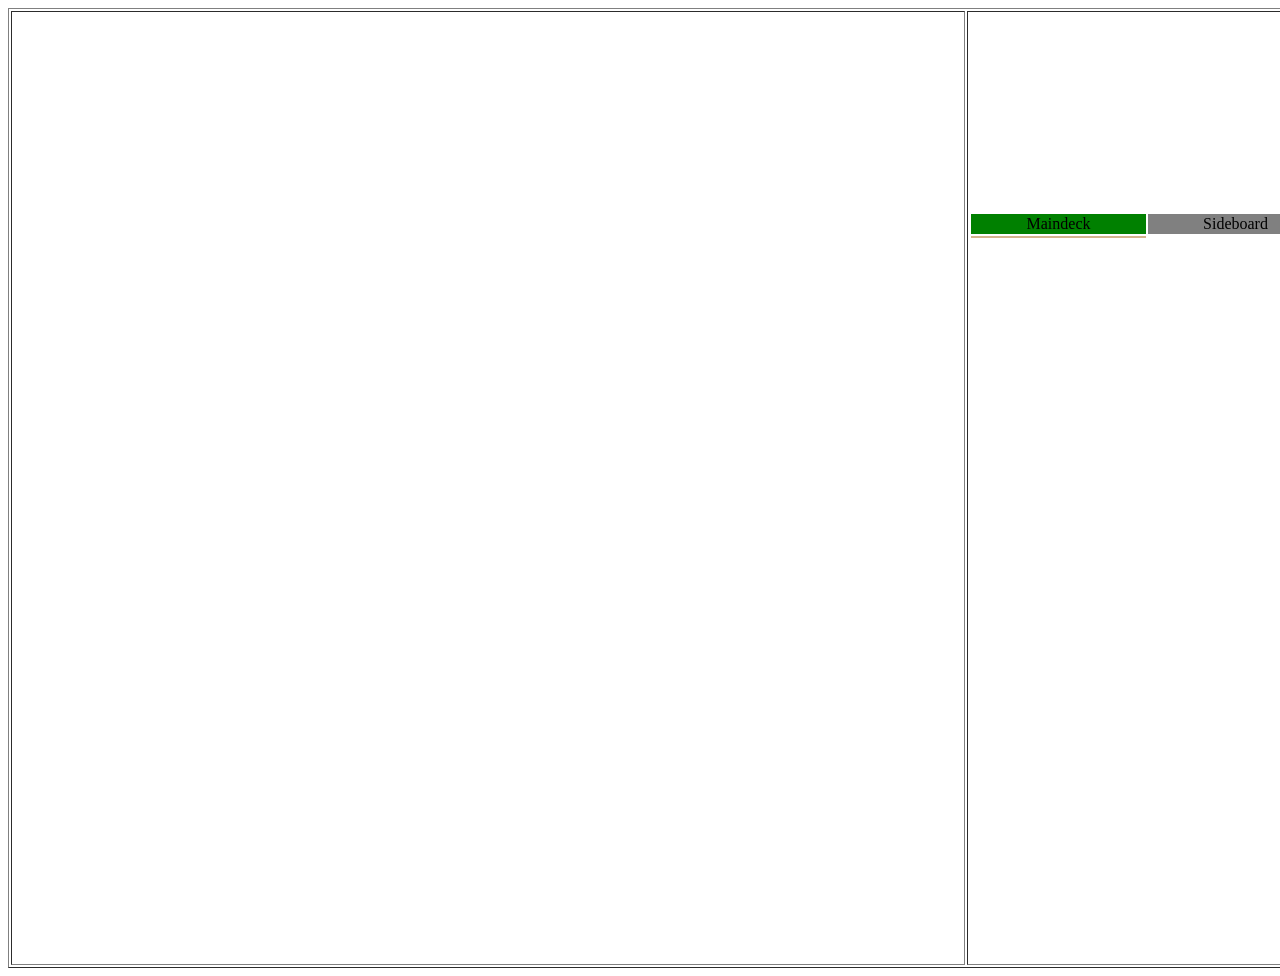
==== demo.html @ 6530d701 "Uploading Eternal demo main file" ====
<html>
	<head>
	</head>
	<body>
		<table id="table" align="center" border="1">
			<tr>
				<td id="deck">
					<div id="booster" style="height:950px; width:950px"></div>
				</td>
				<td id="pool" rowspan="3">
					<table>
						<tr>
							<td colspan="2"><div id="chart" style="width:350px; height:175px;"></div></td>
						</tr>
						<tr>
							<td width="150" align="center" bgcolor="green" onclick="mainDeck(mainDeckOutput)">Maindeck</td>
							<td width="150" align="center" bgcolor="grey" onclick="sideBoard()">Sideboard</td>
						</tr>
						<tr>
							<td id="cardsInDeck" width="150" align="center" bgcolor="tan"></td>
							<td id="pickNumber" width="150" align="center" bgcolor="white"></td>
						</tr>
						<tr>
							<td colspan="2" width="240">
								<div id="poolList" style="overflow:auto; height:700px; width:350px">
								</div>
							</td>
						</tr>
					</table>
				</td>
			</tr>
		</table>
	</body>
</html>

<script type="text/javascript" src="/limgen/eternal/Flotr2-master/flotr2.min.js"></script>
<script type="text/javascript">

	var storageArr = [
		["336, 77, 220, 157, 358, 194, 124, 147, 127, 213, 377, 34 / 45, 12, 242, 68, 202, 209, 189, 123, 235, 324, 183 / 150, 269, 279, 235, 23, 169, 262, 202, 110, 123 / 212, 244, 209, 401, 138, 127, 304, 340, 135 / 5, 217, 360, 323, 123, 21, 340, 34 / 82, 205, 155, 78, 101, 213, 7 / 304, 79, 71, 235, 186, 257 / 132, 47, 11, 173, 250 / 5, 190, 187, 159 / 24, 294, 250 / 143, 217 / 138 * 48, 95, 181, 220, 358, 80, 37, 68, 360, 264, 30, 213 / 291, 398, 359, 202, 96, 190, 273, 248, 75, 258, 167 / 387, 395, 160, 30, 131, 213, 358, 34, 147, 70 / 109, 93, 251, 69, 13, 87, 138, 199, 42 / 65, 147, 245, 87, 7, 66, 130, 37 / 325, 187, 358, 202, 117, 80, 21 / 157, 286, 163, 69, 217, 235 / 73, 199, 42, 235, 159 / 368, 89, 322, 68 / 68, 30, 130 / 44, 138 / 276 * 355, 160, 272, 157, 207, 259, 103, 324, 261, 163, 194, 14 / 102, 337, 246, 348, 135, 200, 202, 127, 259, 377, 401 / 203, 25, 39, 268, 42, 74, 264, 213, 192, 9 / 133, 45, 269, 368, 127, 256, 200, 235, 187 / 24, 343, 68, 42, 130, 13, 187, 147 / 366, 207, 124, 75, 193, 132, 80 / 157, 173, 143, 66, 138, 78 / 12, 235, 117, 37, 132 / 150, 199, 123, 250 / 129, 143, 401 / 345, 68 / 190 * 115, 326, 39, 290, 70, 79, 322, 207, 173, 126, 213, 132 / 210, 191, 246, 207, 79, 193, 87, 294, 221, 13, 213 / 188, 269, 174, 65, 138, 66, 131, 147, 79, 358 / 215, 206, 314, 47, 66, 264, 322, 345, 14 / 326, 45, 128, 147, 74, 187, 70, 30 / 371, 276, 7, 193, 44, 14, 73 / 177, 130, 199, 78, 159, 66 / 323, 21, 69, 127, 322 / 286, 55, 47, 138 / 148, 143, 117 / 130, 221 / 42"],
		["383, 148, 20, 232, 189, 124, 132, 192, 80, 42, 31, 401 / 45, 107, 122, 7, 14, 235, 66, 324, 163, 273, 249 / 381, 206, 255, 130, 19, 202, 259, 96, 127, 213 / 288, 216, 157, 244, 80, 137, 314, 186, 159 / 72, 195, 87, 261, 30, 44, 138, 132 / 94, 159, 74, 256, 211, 193, 21 / 290, 163, 96, 6, 127, 30 / 4, 344, 7, 187, 257 / 68, 167, 173, 34 / 72, 148, 7 / 148, 71 / 187 * 303, 399, 332, 12, 34, 68, 14, 277, 69, 258, 187, 193 / 212, 286, 290, 344, 124, 211, 314, 11, 123, 81, 75 / 331, 227, 214, 223, 248, 130, 187, 209, 235, 69 / 359, 263, 84, 23, 196, 117, 89, 273, 323 / 336, 1, 113, 205, 130, 138, 183, 208 / 47, 127, 208, 194, 394, 296, 322 / 67, 344, 199, 147, 159, 87 / 204, 72, 44, 193, 186 / 123, 47, 248, 21 / 165, 243, 199 / 16, 155 / 250 * 32, 269, 216, 107, 96, 259, 79, 69, 340, 31, 37, 74 / 282, 242, 396, 88, 173, 80, 73, 126, 132, 75, 273 / 4, 365, 198, 360, 314, 68, 110, 278, 294, 47 / 150, 369, 345, 27, 127, 9, 138, 256, 376 / 318, 67, 401, 138, 368, 11, 187, 163 / 195, 130, 74, 183, 345, 44, 117 / 276, 30, 186, 401, 21, 13 / 400, 187, 401, 340, 368 / 155, 148, 78, 6 / 74, 117, 394 / 185, 250 / 74 * 331, 157, 125, 119, 348, 314, 190, 262, 34, 183, 259, 360 / 239, 215, 33, 79, 81, 358, 9, 70, 11, 264, 273 / 336, 399, 246, 138, 190, 217, 34, 208, 264, 294 / 20, 70, 257, 87, 207, 6, 244, 66, 143 / 198, 125, 193, 314, 169, 137, 274, 368 / 248, 208, 130, 23, 348, 66, 186 / 48, 173, 183, 243, 245, 278 / 76, 185, 202, 207, 81 / 169, 159, 221, 199 / 186, 138, 159 / 34, 207 / 148"],
		["372, 198, 91, 160, 47, 376, 34, 196, 80, 31, 110, 124 / 336, 64, 39, 159, 6, 21, 296, 75, 368, 285, 70 / 76, 395, 68, 250, 213, 323, 274, 130, 127, 202 / 270, 103, 80, 7, 84, 323, 273, 27, 257 / 82, 296, 169, 70, 42, 211, 69, 250 / 246, 29, 304, 159, 7, 23, 323 / 146, 145, 127, 394, 249, 130 / 155, 260, 143, 340, 79 / 148, 185, 159, 296 / 148, 44, 147 / 4, 123 / 65 * 112, 40, 195, 105, 127, 96, 38, 323, 221, 14, 377, 304 / 180, 343, 231, 198, 135, 249, 296, 124, 190, 73, 304 / 100, 390, 90, 221, 323, 186, 245, 96, 44, 130 / 94, 273, 80, 217, 7, 294, 131, 244, 173 / 12, 344, 401, 294, 81, 169, 34, 7 / 77, 72, 70, 322, 394, 11, 235 / 76, 55, 130, 221, 186, 124 / 112, 64, 323, 190, 47 / 260, 155, 44, 138 / 129, 7, 21 / 71, 66 / 73 * 176, 311, 272, 227, 71, 131, 258, 124, 394, 296, 23, 13 / 335, 290, 88, 377, 42, 202, 47, 264, 192, 368, 44 / 306, 20, 343, 96, 79, 81, 13, 274, 324, 80 / 64, 93, 347, 23, 123, 137, 7, 124, 193 / 105, 251, 148, 401, 101, 31, 163, 187 / 33, 276, 138, 202, 169, 294, 117 / 77, 68, 78, 7, 245, 42 / 137, 27, 394, 167, 23 / 77, 394, 30, 323 / 157, 72, 11 / 146, 159 / 250 * 158, 185, 311, 162, 261, 71, 183, 15, 379, 273, 132, 377 / 18, 36, 219, 128, 117, 101, 9, 142, 103, 68, 256 / 212, 182, 318, 34, 169, 87, 217, 123, 74, 124 / 311, 148, 187, 207, 250, 348, 245, 68, 81 / 48, 155, 187, 13, 250, 79, 81, 243 / 64, 16, 259, 257, 131, 261, 323 / 217, 101, 261, 131, 34, 7 / 102, 269, 93, 75, 207 / 69, 159, 34, 401 / 143, 147, 394 / 74, 159 / 143"],
		["267, 145, 311, 3, 6, 208, 264, 81, 89, 244, 159, 379 / 85, 246, 64, 27, 42, 221, 169, 101, 143, 294, 34 / 220, 29, 34, 13, 143, 23, 368, 323, 19, 11 / 25, 246, 69, 235, 221, 9, 264, 186, 21 / 145, 326, 132, 294, 101, 167, 71, 135 / 331, 395, 128, 65, 73, 245, 147 / 4, 105, 77, 216, 221, 47 / 177, 65, 71, 66, 159 / 148, 87, 44, 79 / 66, 323, 142 / 66, 190 / 44 * 118, 325, 263, 111, 11, 202, 345, 127, 132, 394, 73, 190 / 371, 33, 395, 202, 264, 126, 324, 245, 147, 186, 117 / 371, 271, 325, 123, 9, 74, 401, 217, 221, 80 / 85, 213, 192, 74, 143, 345, 138, 401, 147 / 311, 174, 243, 199, 401, 248, 294, 34 / 334, 276, 23, 345, 186, 74, 249 / 307, 183, 173, 34, 96, 117 / 157, 276, 323, 394, 235 / 385, 190, 74, 14 / 87, 217, 131 / 138, 34 / 401 * 305, 272, 150, 113, 256, 81, 73, 183, 268, 89, 250, 27 / 260, 16, 148, 127, 6, 71, 143, 377, 70, 274, 183 / 48, 246, 140, 340, 258, 71, 262, 322, 126, 47 / 265, 276, 290, 308, 264, 259, 37, 187, 401 / 320, 133, 14, 11, 235, 250, 258, 138 / 128, 256, 47, 360, 135, 42, 27 / 158, 69, 124, 235, 248, 142 / 129, 163, 131, 394, 71 / 158, 16, 183, 248 / 195, 138, 132 / 305, 248 / 202 * 161, 191, 252, 369, 27, 81, 323, 135, 147, 19, 360, 103 / 281, 362, 172, 141, 345, 127, 87, 69, 135, 37, 248 / 161, 90, 208, 127, 322, 221, 73, 34, 78, 81 / 246, 162, 312, 138, 131, 167, 74, 244, 322 / 26, 387, 37, 73, 217, 13, 209, 221 / 195, 129, 44, 394, 127, 101, 42 / 29, 235, 147, 207, 187, 37 / 92, 208, 189, 70, 322 / 250, 159, 71, 132 / 37, 190, 173 / 42, 322 / 73"],
		["315, 92, 395, 397, 304, 196, 217, 183, 268, 245, 66, 187 / 290, 205, 369, 147, 200, 273, 30, 345, 167, 81, 11 / 212, 380, 395, 325, 401, 23, 189, 66, 261, 221 / 212, 16, 185, 304, 245, 127, 193, 167, 78 / 204, 19, 244, 131, 143, 159, 211, 258 / 198, 246, 30, 235, 71, 87, 278 / 165, 23, 124, 256, 186, 138 / 264, 169, 376, 304, 173 / 243, 117, 401, 340 / 159, 73, 186 / 37, 208 / 7 * 59, 246, 111, 266, 192, 173, 79, 208, 377, 314, 159, 273 / 97, 94, 77, 39, 34, 163, 304, 296, 127, 9, 193 / 286, 242, 55, 348, 324, 243, 323, 66, 183, 245 / 270, 347, 261, 27, 7, 47, 147, 127, 87 / 1, 148, 358, 27, 96, 314, 322, 117 / 260, 290, 123, 70, 73, 87, 304 / 212, 52, 167, 123, 358, 127 / 231, 79, 89, 196, 323 / 132, 304, 173, 42 / 90, 235, 66 / 361, 34 / 74 * 239, 251, 318, 332, 6, 324, 68, 314, 394, 103, 101, 379 / 289, 165, 399, 40, 37, 360, 70, 183, 38, 323, 249 / 8, 39, 283, 277, 138, 124, 323, 68, 192, 189 / 298, 400, 142, 37, 117, 138, 186, 278, 368 / 129, 128, 358, 101, 376, 187, 368, 80 / 251, 358, 101, 7, 137, 87, 360 / 188, 250, 190, 69, 294, 345 / 90, 92, 103, 235, 186 / 66, 123, 143, 87 / 246, 73, 30 / 235, 261 / 294 * 57, 28, 113, 332, 44, 11, 47, 159, 202, 207, 101, 167 / 331, 53, 311, 111, 23, 340, 264, 190, 173, 96, 296 / 92, 389, 71, 81, 394, 135, 117, 101, 84, 11 / 212, 260, 311, 401, 42, 84, 193, 256, 69 / 175, 397, 326, 79, 96, 324, 6, 314 / 65, 16, 277, 6, 285, 202, 14 / 277, 124, 143, 202, 183, 23 / 47, 81, 44, 296, 73 / 79, 89, 34, 74 / 117, 66, 42 / 395, 221 / 29"],
		["118, 88, 77, 242, 130, 96, 190, 23, 377, 199, 186, 200 / 254, 12, 3, 192, 258, 117, 173, 183, 273, 13, 196 / 336, 113, 67, 247, 38, 264, 31, 193, 258, 207 / 276, 182, 124, 37, 42, 202, 261, 278, 79 / 165, 246, 66, 183, 250, 103, 360, 87 / 398, 380, 131, 79, 261, 259, 209 / 298, 155, 250, 74, 7, 117 / 187, 70, 37, 345, 248 / 261, 131, 130, 189 / 44, 123, 250 / 186, 123 / 294 * 109, 95, 276, 113, 187, 38, 132, 190, 360, 124, 250, 30 / 64, 387, 253, 117, 143, 159, 103, 278, 14, 124, 183 / 210, 62, 296, 138, 19, 257, 245, 217, 264, 9 / 155, 67, 126, 377, 89, 183, 207, 71, 19 / 335, 89, 101, 358, 87, 183, 249, 324 / 295, 250, 69, 66, 101, 322, 324 / 290, 296, 71, 78, 34, 124 / 34, 190, 42, 256, 132 / 319, 13, 163, 296 / 217, 73, 127 / 143, 304 / 7 * 229, 3, 95, 263, 190, 127, 202, 9, 360, 15, 147, 294 / 158, 28, 94, 231, 209, 394, 186, 124, 173, 135, 190 / 371, 318, 208, 34, 190, 245, 37, 6, 360, 244 / 385, 65, 337, 142, 34, 73, 322, 163, 221 / 94, 65, 11, 23, 79, 138, 257, 264 / 152, 205, 23, 360, 78, 44, 213 / 305, 67, 70, 21, 69, 13 / 74, 11, 66, 47, 394 / 165, 359, 186, 30 / 245, 207, 66 / 286, 130 / 207 * 54, 17, 88, 369, 259, 30, 117, 368, 186, 169, 277, 103 / 197, 290, 206, 73, 47, 376, 248, 143, 130, 132, 117 / 4, 398, 219, 105, 127, 261, 142, 294, 217, 322 / 145, 219, 345, 69, 70, 19, 159, 9, 207 / 52, 286, 165, 89, 173, 66, 217, 132 / 45, 235, 368, 66, 304, 202, 21 / 365, 127, 47, 138, 79, 235 / 290, 71, 44, 124, 143 / 371, 147, 137, 47 / 129, 138, 394 / 177, 143 / 278"],
		["158, 332, 227, 17, 89, 250, 259, 273, 11, 314, 159, 248 / 52, 107, 20, 38, 81, 273, 221, 71, 323, 75, 250 / 204, 295, 12, 190, 96, 368, 245, 11, 379, 345 / 246, 105, 340, 193, 264, 217, 245, 159, 379 / 239, 204, 80, 249, 147, 190, 202, 259 / 101, 323, 138, 358, 278, 7, 264 / 276, 231, 127, 30, 47, 193 / 5, 124, 137, 14, 68 / 314, 73, 274, 159 / 71, 66, 190 / 368, 243 / 235 * 287, 52, 45, 67, 258, 268, 110, 131, 142, 379, 127, 217 / 26, 17, 310, 183, 189, 101, 345, 187, 34, 74, 11 / 210, 216, 67, 207, 103, 142, 34, 13, 135, 71 / 212, 177, 16, 221, 79, 131, 261, 147, 202 / 219, 23, 73, 7, 213, 221, 21, 30 / 270, 362, 167, 358, 194, 68, 6 / 336, 260, 167, 71, 131, 124 / 318, 360, 44, 189, 394 / 202, 173, 193, 137 / 173, 345, 304 / 257, 261 / 261 * 108, 206, 246, 283, 360, 249, 34, 66, 256, 304, 209, 257 / 48, 390, 33, 122, 277, 264, 192, 296, 123, 132, 187 / 65, 185, 30, 159, 34, 47, 37, 9, 71, 257 / 82, 397, 326, 117, 14, 308, 167, 259, 257 / 266, 270, 64, 96, 173, 257, 294, 235 / 260, 137, 159, 323, 47, 394, 186 / 221, 34, 143, 202, 209, 345 / 186, 348, 213, 42, 314 / 4, 270, 123, 207 / 71, 79, 74 / 217, 183 / 71 * 289, 220, 92, 119, 273, 70, 340, 103, 66, 96, 132, 101 / 316, 399, 232, 3, 277, 268, 138, 323, 21, 137, 273 / 17, 242, 96, 37, 135, 101, 262, 130, 11, 27 / 212, 223, 41, 360, 130, 81, 401, 243, 296 / 290, 264, 78, 68, 13, 132, 186, 199 / 129, 159, 117, 208, 256, 259, 7 / 93, 173, 71, 345, 368, 163 / 228, 29, 318, 71, 123 / 70, 199, 130, 74 / 137, 73, 23 / 87, 259 / 34"],
		["383, 39, 397, 62, 79, 277, 245, 262, 324, 308, 123, 135 / 109, 46, 270, 269, 79, 207, 13, 259, 87, 70, 101 / 77, 260, 34, 200, 78, 124, 192, 75, 196, 89 / 210, 65, 286, 173, 340, 273, 211, 256, 249 / 305, 16, 368, 217, 44, 376, 68, 7 / 65, 286, 245, 44, 257, 34, 68 / 45, 274, 11, 261, 358, 211 / 68, 259, 248, 143, 186 / 286, 186, 138, 132 / 190, 11, 274 / 14, 74 / 4 * 118, 111, 198, 195, 193, 47, 126, 278, 394, 101, 74, 244 / 336, 3, 17, 244, 401, 199, 213, 163, 273, 323, 358 / 383, 29, 46, 294, 249, 11, 277, 143, 117, 394 / 239, 160, 314, 38, 257, 66, 130, 159, 9 / 251, 65, 95, 7, 274, 261, 235, 9 / 233, 271, 96, 264, 235, 21, 243 / 400, 196, 261, 248, 368, 78 / 1, 87, 394, 96, 47 / 246, 235, 294, 71 / 286, 294, 262 / 148, 14 / 11 * 136, 365, 203, 162, 273, 262, 209, 278, 11, 68, 75, 27 / 392, 318, 12, 276, 47, 147, 137, 173, 308, 274, 44 / 197, 286, 245, 192, 274, 262, 324, 66, 169, 202 / 366, 29, 28, 278, 66, 324, 368, 207, 257 / 332, 94, 186, 296, 200, 258, 278, 44 / 277, 78, 124, 130, 79, 199, 368 / 106, 251, 74, 173, 379, 296 / 157, 11, 294, 259, 368 / 376, 38, 243, 244 / 74, 264, 296 / 14, 379 / 7 * 354, 198, 41, 20, 159, 89, 9, 71, 7, 123, 324, 131 / 282, 165, 332, 47, 262, 186, 126, 358, 243, 80, 78 / 281, 290, 64, 29, 243, 235, 75, 6, 135, 187 / 289, 64, 137, 11, 183, 277, 259, 169, 34 / 239, 325, 160, 274, 248, 324, 358, 259 / 155, 21, 304, 314, 137, 196, 250 / 336, 216, 396, 34, 401, 323 / 298, 256, 248, 167, 66 / 223, 274, 221, 127 / 124, 235, 167 / 74, 261 / 401"],
		["336, 155, 157, 311, 138, 189, 401, 74, 38, 7, 273, 132 / 154, 145, 174, 264, 101, 274, 379, 294, 221, 183, 89 / 26, 286, 276, 244, 377, 196, 250, 262, 74, 259 / 158, 231, 105, 65, 340, 345, 294, 256, 14 / 295, 45, 137, 278, 6, 199, 376, 21 / 288, 72, 207, 211, 285, 37, 217 / 231, 138, 190, 296, 221, 187 / 34, 124, 401, 73, 314 / 42, 138, 345, 250 / 65, 217, 117 / 251, 183 / 77 * 112, 365, 195, 344, 323, 322, 376, 167, 340, 138, 11, 147 / 371, 365, 150, 220, 190, 186, 264, 187, 6, 68, 66 / 82, 205, 343, 231, 189, 262, 7, 101, 277, 194 / 39, 177, 376, 9, 323, 308, 213, 103, 358 / 45, 220, 198, 209, 243, 262, 71, 358 / 259, 193, 217, 235, 258, 274, 14 / 258, 285, 193, 248, 21, 245 / 95, 68, 69, 71, 173 / 340, 264, 193, 278 / 7, 101, 30 / 169, 123 / 7 * 346, 141, 279, 64, 15, 264, 87, 84, 368, 44, 11, 167 / 179, 311, 56, 277, 209, 137, 235, 124, 221, 74, 250 / 228, 41, 155, 177, 6, 235, 126, 137, 127, 245 / 17, 129, 294, 244, 273, 30, 258, 137, 124 / 20, 66, 261, 6, 31, 296, 394, 264 / 344, 245, 273, 78, 278, 261, 131 / 224, 277, 377, 394, 138, 304 / 223, 380, 130, 34, 189 / 65, 71, 294, 250 / 216, 187, 47 / 24, 79 / 73 * 188, 387, 286, 206, 192, 324, 132, 87, 323, 71, 147, 187 / 118, 184, 172, 214, 147, 248, 117, 308, 208, 167, 322 / 367, 150, 198, 285, 187, 183, 124, 379, 394, 262 / 279, 251, 276, 259, 296, 258, 124, 71, 257 / 12, 1, 340, 401, 314, 13, 9, 81 / 165, 204, 7, 262, 207, 294, 277 / 73, 7, 294, 163, 173, 358 / 253, 44, 394, 358, 38 / 208, 11, 42, 44 / 65, 358, 42 / 394, 261 / 190"],
		["85, 246, 16, 389, 143, 250, 196, 135, 394, 213, 208, 261 / 82, 362, 40, 250, 304, 132, 73, 322, 199, 147, 21 / 165, 67, 397, 13, 221, 21, 248, 34, 194, 273 / 396, 90, 44, 143, 84, 314, 189, 80, 274 / 212, 394, 87, 79, 314, 147, 69, 401 / 315, 248, 167, 74, 264, 6, 124 / 395, 93, 81, 130, 143, 147 / 260, 70, 68, 124, 96 / 79, 70, 322, 124 / 79, 248, 186 / 231, 74 / 154 * 49, 56, 129, 326, 221, 196, 21, 84, 323, 368, 187, 259 / 378, 359, 312, 39, 163, 75, 37, 258, 34, 340, 213 / 178, 215, 95, 235, 261, 183, 348, 314, 401, 126 / 333, 105, 45, 71, 187, 127, 296, 401, 47 / 125, 235, 31, 127, 324, 89, 6, 259 / 335, 46, 278, 101, 30, 261, 245 / 146, 163, 257, 66, 130, 138 / 92, 89, 394, 87, 304 / 150, 270, 137, 322 / 66, 74, 11 / 138, 73 / 323 * 254, 290, 141, 165, 264, 110, 340, 87, 368, 80, 21, 84 / 361, 311, 90, 399, 44, 207, 147, 248, 199, 42, 285 / 271, 144, 308, 37, 19, 314, 132, 110, 340, 202 / 35, 211, 131, 132, 173, 245, 7, 71, 200 / 166, 182, 285, 11, 173, 127, 257, 262 / 288, 148, 79, 42, 14, 296, 71 / 176, 148, 69, 304, 6, 261 / 339, 261, 257, 78, 358 / 246, 78, 245, 256 / 90, 68, 123 / 90, 159 / 159 * 371, 380, 160, 46, 213, 249, 6, 69, 75, 169, 132, 274 / 306, 279, 72, 75, 70, 163, 96, 277, 192, 183, 79 / 25, 28, 186, 235, 9, 208, 194, 80, 79, 132 / 267, 214, 359, 358, 243, 340, 21, 244, 189 / 41, 258, 308, 89, 261, 126, 193, 244 / 72, 247, 42, 74, 135, 323, 66 / 216, 260, 7, 173, 194, 199 / 130, 132, 147, 261, 304 / 276, 159, 278, 221 / 35, 245, 163 / 150, 137 / 69"],
		["161, 252, 64, 203, 277, 358, 194, 19, 211, 209, 202, 196 / 48, 270, 77, 187, 186, 323, 130, 189, 308, 123, 147 / 39, 177, 324, 376, 9, 323, 308, 213, 103, 358 / 24, 204, 67, 245, 47, 34, 124, 256, 11 / 105, 259, 11, 78, 248, 124, 147, 38 / 177, 124, 73, 394, 13, 44, 19 / 112, 88, 68, 211, 13, 96 / 92, 274, 250, 7, 235 / 380, 245, 71, 248 / 30, 294, 376 / 186, 190 / 185 * 391, 271, 395, 253, 110, 147, 207, 394, 194, 11, 256, 44 / 152, 22, 219, 365, 127, 44, 11, 9, 143, 159, 47 / 17, 325, 129, 294, 244, 273, 30, 258, 137, 124 / 177, 279, 16, 66, 74, 401, 243, 296, 7 / 52, 246, 358, 314, 132, 70, 324, 71 / 35, 130, 71, 257, 42, 44, 147 / 16, 396, 68, 23, 131, 401 / 207, 348, 143, 71, 296 / 250, 193, 74, 376 / 396, 123, 217 / 65, 143 / 73 * 102, 232, 36, 400, 38, 192, 75, 110, 217, 256, 103, 37 / 309, 260, 390, 73, 13, 74, 47, 314, 84, 209, 200 / 279, 251, 276, 259, 296, 258, 124, 71, 257, 38 / 210, 344, 33, 6, 285, 209, 68, 268, 379 / 270, 167, 376, 74, 277, 323, 138, 73 / 146, 399, 138, 304, 274, 84, 259 / 269, 45, 130, 73, 11, 245 / 185, 68, 74, 296, 69 / 177, 173, 245, 193 / 11, 138, 159 / 89, 80 / 66 * 212, 35, 172, 90, 15, 131, 324, 401, 285, 259, 277, 71 / 10, 95, 39, 143, 7, 19, 9, 23, 376, 193, 30 / 212, 269, 272, 394, 87, 79, 147, 69, 401, 258 / 316, 12, 75, 38, 257, 74, 137, 79, 208 / 361, 344, 123, 103, 74, 273, 190, 147 / 379, 322, 186, 69, 147, 131, 167 / 228, 260, 247, 235, 34, 196 / 30, 264, 23, 294, 187 / 66, 274, 37, 245 / 30, 173, 245 / 127, 358 / 344"],
		["226, 205, 283, 185, 70, 192, 358, 199, 71, 130, 360, 256 / 212, 397, 195, 257, 147, 264, 394, 235, 379, 130, 200 / 152, 72, 400, 23, 244, 130, 348, 74, 81, 167 / 396, 359, 276, 394, 248, 103, 187, 80, 70 / 291, 269, 387, 394, 70, 14, 248, 123 / 158, 344, 248, 11, 123, 250, 314 / 1, 340, 167, 23, 261, 44 / 216, 16, 217, 323, 167 / 148, 70, 248, 296 / 143, 138, 87 / 245, 294 / 256 * 24, 311, 347, 140, 194, 249, 248, 69, 130, 187, 71, 221 / 100, 20, 191, 262, 126, 79, 96, 258, 110, 66, 304 / 105, 224, 262, 142, 376, 274, 235, 258, 377, 264 / 362, 247, 44, 142, 34, 87, 401, 259, 243 / 64, 231, 154, 250, 285, 71, 248, 235 / 353, 29, 325, 167, 199, 186, 261 / 12, 13, 79, 78, 394, 68 / 331, 74, 66, 138, 248 / 67, 322, 159, 294 / 185, 250, 173 / 127, 11 / 71 * 330, 64, 332, 280, 274, 187, 273, 324, 190, 264, 19, 278 / 298, 272, 148, 245, 15, 130, 34, 314, 147, 132, 243 / 289, 280, 332, 96, 258, 244, 261, 127, 264, 249 / 195, 351, 94, 199, 87, 124, 74, 7, 42 / 305, 145, 337, 245, 190, 322, 44, 308 / 77, 95, 14, 78, 68, 323, 117 / 157, 81, 131, 101, 190, 7 / 324, 264, 74, 235, 217 / 187, 124, 37, 131 / 150, 137, 159 / 157, 34 / 73 * 108, 290, 119, 351, 14, 322, 274, 194, 213, 243, 42, 75 / 265, 133, 17, 260, 193, 89, 13, 194, 243, 75, 379 / 307, 344, 266, 187, 27, 167, 314, 245, 173, 345 / 25, 337, 257, 401, 110, 209, 277, 70, 368 / 295, 148, 345, 217, 71, 130, 211, 248 / 305, 260, 12, 7, 143, 74, 322 / 128, 269, 11, 314, 47, 202 / 14, 132, 21, 87, 37 / 44, 322, 243, 264 / 231, 148, 345 / 396, 257 / 21"],
		["108, 113, 160, 396, 243, 209, 324, 294, 47, 21, 285, 31 / 88, 16, 251, 193, 44, 376, 194, 15, 244, 208, 21 / 215, 177, 155, 126, 42, 322, 103, 31, 135, 211 / 150, 147, 71, 123, 221, 304, 74, 96, 193 / 176, 128, 279, 159, 66, 202, 101, 81 / 231, 101, 96, 66, 221, 159, 264 / 396, 14, 249, 11, 207, 189 / 81, 70, 87, 135, 73 / 148, 21, 221, 186 / 260, 177, 138 / 21, 137 / 44 * 331, 280, 165, 325, 294, 245, 183, 196, 314, 74, 87, 394 / 246, 95, 105, 103, 199, 79, 261, 23, 360, 68, 345 / 139, 295, 190, 142, 273, 401, 131, 123, 110, 211 / 316, 64, 231, 376, 34, 127, 21, 277, 200 / 177, 80, 190, 142, 308, 261, 81, 89 / 68, 73, 66, 47, 340, 132, 69 / 395, 143, 345, 131, 87, 11 / 396, 187, 323, 23, 186 / 186, 376, 250, 294 / 221, 138, 248 / 401, 47 / 71 * 97, 157, 395, 65, 345, 31, 278, 394, 138, 245, 71, 348 / 349, 145, 216, 247, 259, 199, 130, 81, 190, 34, 211 / 134, 205, 160, 77, 132, 394, 78, 80, 322, 66 / 316, 295, 101, 256, 250, 379, 376, 322, 103 / 290, 125, 345, 96, 79, 159, 142, 117 / 336, 67, 185, 14, 124, 243, 207 / 188, 401, 368, 199, 285, 81 / 70, 296, 294, 249, 186 / 14, 78, 96, 23 / 150, 130, 68 / 138, 159 / 323 * 2, 396, 33, 332, 42, 137, 257, 192, 70, 135, 6, 376 / 225, 105, 45, 359, 23, 89, 235, 123, 34, 249, 6 / 288, 191, 182, 308, 34, 186, 135, 68, 42, 248 / 134, 128, 279, 124, 217, 81, 199, 376, 68 / 328, 1, 286, 130, 14, 250, 138, 213 / 5, 77, 129, 131, 66, 71, 322 / 37, 243, 147, 187, 193, 69 / 337, 323, 87, 42, 394 / 185, 66, 73, 248 / 185, 78, 47 / 66, 340 / 71"],
		["156, 362, 286, 162, 137, 42, 192, 340, 14, 138, 261, 142 / 367, 98, 52, 322, 285, 187, 101, 200, 278, 199, 124 / 311, 272, 183, 235, 207, 143, 199, 68, 190, 13 / 270, 17, 96, 243, 244, 124, 9, 278, 68 / 378, 93, 256, 131, 30, 147, 138, 358 / 48, 396, 177, 173, 376, 278, 34 / 395, 66, 296, 183, 169, 187 / 205, 11, 14, 245, 235 / 247, 173, 285, 235 / 294, 81, 358 / 286, 248 / 7 * 353, 95, 91, 206, 199, 80, 274, 71, 167, 324, 377, 401 / 118, 247, 295, 343, 264, 78, 314, 30, 248, 34, 44 / 298, 29, 1, 396, 130, 273, 11, 14, 256, 245 / 355, 62, 351, 124, 183, 69, 256, 80, 379 / 24, 52, 390, 246, 37, 47, 96, 159 / 224, 71, 69, 262, 211, 199, 75 / 362, 245, 193, 69, 66, 250 / 358, 7, 78, 235, 401 / 361, 296, 261, 394 / 132, 376, 89 / 245, 187 / 276 * 218, 227, 33, 195, 208, 211, 147, 74, 173, 221, 199, 14 / 292, 162, 223, 96, 19, 304, 394, 74, 209, 192, 34 / 311, 64, 246, 74, 163, 207, 377, 6, 248, 31 / 150, 215, 199, 75, 209, 190, 96, 74, 38 / 395, 283, 217, 74, 30, 196, 258, 187 / 150, 248, 143, 340, 21, 360, 257 / 65, 165, 245, 264, 235, 81 / 307, 68, 80, 248, 14 / 199, 261, 187, 159 / 71, 207, 6 / 95, 401 / 261 * 178, 270, 326, 255, 202, 130, 159, 124, 66, 273, 268, 117 / 320, 150, 398, 318, 66, 71, 173, 167, 21, 7, 23 / 16, 98, 398, 132, 345, 221, 273, 173, 259, 209 / 17, 19, 345, 127, 277, 259, 274, 74, 66 / 39, 17, 143, 183, 74, 258, 202, 142 / 29, 271, 34, 358, 189, 377, 243 / 216, 221, 96, 394, 278, 217 / 188, 276, 68, 199, 221 / 82, 270, 74, 42 / 259, 71, 44 / 243, 401 / 87"],
		["59, 150, 279, 162, 256, 9, 304, 80, 340, 89, 186, 262 / 371, 400, 220, 20, 71, 200, 9, 143, 147, 31, 190 / 145, 36, 30, 132, 296, 135, 268, 249, 261, 245 / 330, 46, 221, 273, 68, 285, 138, 196, 127 / 332, 193, 285, 38, 73, 143, 167, 34 / 298, 400, 34, 285, 277, 73, 322 / 69, 376, 296, 159, 34, 256 / 55, 157, 14, 187, 257 / 323, 127, 71, 401 / 73, 11, 250 / 183, 66 / 69 * 370, 276, 72, 205, 137, 142, 74, 202, 71, 294, 132, 268 / 4, 271, 154, 144, 294, 368, 308, 199, 273, 173, 30 / 25, 337, 29, 308, 30, 345, 249, 257, 14, 89 / 185, 177, 285, 89, 163, 7, 259, 126, 74 / 276, 266, 30, 44, 143, 74, 340, 127 / 33, 365, 248, 308, 147, 11, 143 / 102, 65, 187, 249, 117, 23 / 72, 379, 127, 190, 71 / 16, 245, 257, 14 / 314, 73, 124 / 251, 143 / 44 * 210, 337, 389, 105, 38, 131, 66, 110, 257, 304, 68, 258 / 367, 140, 64, 12, 15, 221, 130, 273, 137, 257, 66 / 178, 312, 215, 15, 186, 75, 38, 44, 11, 23 / 49, 29, 122, 377, 190, 278, 142, 78, 261 / 118, 279, 20, 217, 262, 21, 394, 258 / 9, 183, 84, 217, 294, 249, 47 / 154, 11, 80, 31, 14, 250 / 80, 183, 250, 23, 186 / 23, 34, 74, 68 / 150, 30, 117 / 47, 7 / 73 * 26, 387, 141, 46, 377, 401, 38, 358, 285, 127, 123, 190 / 335, 204, 165, 263, 66, 68, 9, 73, 259, 250, 80 / 139, 216, 128, 389, 249, 190, 11, 401, 308, 304 / 165, 185, 295, 173, 308, 285, 183, 323, 147 / 88, 1, 124, 189, 23, 101, 322, 131 / 326, 35, 235, 14, 167, 70, 123 / 95, 310, 117, 132, 66, 101 / 290, 177, 159, 217, 132 / 228, 29, 217, 294 / 65, 42, 21 / 150, 159 / 401"],
		["370, 191, 220, 206, 192, 142, 248, 78, 96, 199, 278, 262 / 251, 269, 144, 127, 14, 110, 15, 245, 401, 250, 38 / 92, 312, 29, 37, 248, 189, 68, 27, 9, 6 / 113, 395, 269, 304, 273, 207, 79, 322, 163 / 157, 155, 250, 296, 245, 69, 257, 262 / 102, 127, 257, 163, 207, 368, 183 / 290, 138, 278, 69, 249, 202 / 378, 290, 221, 34, 73 / 251, 286, 243, 256 / 159, 250, 173 / 255, 294 / 296 * 383, 95, 312, 400, 340, 159, 211, 296, 14, 15, 71, 101 / 49, 219, 36, 23, 360, 163, 249, 207, 209, 173, 199 / 260, 396, 53, 304, 87, 376, 196, 126, 123, 142 / 155, 257, 322, 192, 258, 143, 183, 44, 196 / 247, 231, 165, 69, 258, 143, 138, 130 / 246, 204, 77, 250, 248, 187, 132 / 113, 69, 323, 368, 257, 78 / 212, 74, 123, 257, 245 / 65, 187, 87, 250 / 217, 345, 73 / 264, 186 / 261 * 303, 65, 191, 151, 124, 96, 207, 196, 250, 221, 345, 256 / 90, 122, 83, 360, 259, 189, 130, 376, 340, 213, 249 / 64, 286, 144, 259, 314, 209, 245, 68, 47, 44 / 266, 390, 143, 202, 14, 217, 324, 358, 79 / 287, 271, 33, 217, 73, 273, 74, 38 / 1, 129, 173, 23, 285, 71, 248 / 365, 246, 256, 250, 285, 66 / 188, 264, 117, 194, 189 / 23, 169, 277, 250 / 72, 245, 243 / 74, 257 / 394 * 374, 362, 359, 343, 14, 322, 278, 11, 68, 245, 358, 47 / 361, 65, 17, 174, 304, 6, 340, 143, 79, 308, 147 / 400, 343, 29, 208, 258, 87, 138, 6, 96, 130 / 387, 177, 14, 243, 221, 273, 137, 196, 130 / 247, 227, 30, 278, 244, 259, 217, 296 / 1, 269, 208, 268, 101, 159, 124 / 344, 95, 258, 243, 66, 194 / 380, 274, 217, 235, 183 / 71, 80, 259, 340 / 45, 159, 294 / 256, 79 / 243"],
		["353, 253, 399, 255, 138, 379, 80, 9, 377, 358, 340, 187 / 62, 206, 53, 202, 189, 173, 268, 14, 273, 124, 6 / 60, 17, 66, 193, 379, 73, 200, 124, 79, 209 / 24, 326, 368, 183, 142, 186, 87, 314, 323 / 315, 269, 96, 44, 190, 21, 74, 14 / 396, 294, 131, 207, 261, 38, 30 / 290, 45, 42, 186, 163, 207 / 296, 37, 73, 14, 138 / 195, 323, 101, 47 / 11, 71, 173 / 212, 345 / 73 * 281, 128, 174, 395, 257, 217, 142, 47, 261, 117, 84, 308 / 319, 325, 67, 55, 401, 142, 66, 348, 207, 127, 167 / 175, 145, 135, 261, 379, 110, 200, 13, 248, 142 / 76, 39, 183, 75, 323, 132, 217, 23, 190 / 67, 332, 196, 211, 117, 101, 6, 248 / 270, 269, 207, 147, 169, 264, 131 / 157, 137, 401, 314, 183, 394 / 34, 69, 75, 264, 38 / 73, 66, 74, 304 / 212, 47, 44 / 148, 30 / 44 * 350, 215, 67, 22, 132, 199, 189, 42, 217, 13, 401, 257 / 378, 36, 154, 199, 7, 23, 167, 78, 285, 262, 13 / 91, 128, 194, 135, 47, 211, 358, 173, 268, 394 / 382, 17, 130, 379, 340, 34, 14, 244, 199 / 146, 81, 79, 66, 304, 117, 167, 250 / 347, 278, 126, 183, 202, 379, 30 / 397, 88, 34, 127, 345, 159 / 392, 138, 196, 189, 13 / 134, 34, 127, 235 / 71, 304, 66 / 143, 314 / 74 * 319, 111, 40, 94, 217, 401, 211, 207, 31, 75, 73, 200 / 179, 25, 279, 340, 66, 84, 368, 143, 135, 11, 124 / 212, 65, 12, 324, 323, 296, 173, 14, 368, 348 / 395, 105, 217, 143, 261, 163, 124, 132, 69 / 95, 185, 401, 243, 34, 147, 103, 199 / 94, 89, 127, 142, 147, 196, 126 / 312, 105, 351, 199, 84, 259 / 128, 12, 66, 217, 196 / 246, 14, 173, 207 / 65, 23, 11 / 29, 74 / 44"],
		["315, 151, 64, 107, 169, 84, 27, 285, 19, 183, 70, 190 / 355, 191, 144, 340, 142, 143, 296, 131, 147, 183, 235 / 94, 216, 387, 143, 66, 257, 138, 7, 159, 190 / 255, 246, 278, 44, 34, 199, 37, 235, 379 / 289, 72, 159, 345, 68, 137, 30, 221 / 158, 345, 66, 127, 117, 401, 248 / 128, 16, 66, 87, 68, 23 / 286, 68, 126, 81, 187 / 71, 345, 66, 323 / 235, 143, 190 / 29, 130 / 64 * 281, 279, 283, 387, 211, 84, 130, 117, 44, 89, 360, 257 / 134, 351, 266, 191, 285, 261, 186, 360, 87, 21, 314 / 328, 195, 95, 130, 131, 208, 322, 21, 217, 314 / 88, 154, 142, 261, 394, 132, 274, 202, 37 / 191, 70, 89, 13, 308, 44, 248, 304 / 231, 147, 21, 117, 323, 34, 159 / 134, 77, 187, 66, 68, 250 / 288, 55, 129, 23, 143 / 154, 128, 143, 130 / 16, 155, 187 / 394, 117 / 74 * 336, 399, 223, 369, 294, 159, 96, 348, 110, 75, 244, 78 / 176, 20, 344, 400, 75, 13, 74, 257, 110, 209, 340 / 64, 214, 133, 89, 261, 124, 135, 348, 34, 37 / 288, 326, 255, 92, 235, 80, 207, 47, 249 / 329, 40, 21, 137, 345, 23, 235, 127 / 164, 165, 323, 285, 368, 278, 221 / 105, 245, 345, 248, 167, 187 / 311, 52, 131, 278, 294 / 246, 74, 243, 394 / 42, 123, 71 / 130, 401 / 66 * 393, 263, 150, 286, 23, 273, 274, 358, 340, 74, 27, 192 / 218, 157, 232, 376, 296, 244, 78, 89, 235, 209, 135 / 220, 290, 130, 84, 38, 123, 249, 101, 368, 74 / 88, 263, 193, 324, 274, 142, 123, 273, 358 / 318, 272, 348, 70, 34, 78, 7, 259 / 182, 72, 397, 138, 159, 186, 69 / 323, 194, 23, 183, 376, 143 / 345, 186, 245, 167, 74 / 129, 362, 87, 401 / 157, 74, 130 / 186, 259 / 130"],
		["385, 332, 343, 195, 79, 235, 213, 324, 244, 243, 15, 186 / 371, 365, 311, 213, 31, 7, 192, 27, 245, 163, 323 / 39, 133, 285, 68, 79, 96, 126, 340, 80, 69 / 76, 55, 377, 87, 207, 130, 69, 314, 278 / 276, 377, 42, 47, 221, 285, 71, 38 / 187, 37, 273, 89, 42, 130, 21 / 148, 376, 193, 42, 30, 259 / 255, 44, 159, 368, 285 / 65, 248, 259, 243 / 296, 47, 117 / 64, 143 / 66 * 228, 399, 95, 396, 394, 244, 159, 127, 169, 70, 38, 259 / 335, 182, 380, 246, 202, 200, 123, 137, 377, 208, 13 / 396, 113, 219, 256, 285, 296, 138, 221, 244, 103 / 351, 167, 132, 207, 296, 68, 142, 187, 199 / 8, 150, 159, 27, 13, 345, 30, 66 / 399, 185, 243, 73, 189, 74, 14 / 185, 394, 89, 278, 117, 70 / 157, 202, 73, 117, 89 / 24, 30, 250, 117 / 385, 198, 190 / 11, 130 / 65 * 330, 253, 62, 111, 211, 9, 377, 285, 159, 277, 130, 394 / 3, 125, 62, 30, 78, 163, 268, 73, 261, 278, 348 / 90, 269, 53, 23, 308, 268, 31, 262, 7, 142 / 109, 119, 29, 66, 135, 80, 360, 70, 358 / 247, 257, 103, 78, 183, 70, 322, 376 / 316, 380, 129, 143, 123, 322, 87 / 4, 148, 251, 193, 68, 14 / 143, 38, 66, 71, 250 / 296, 196, 217, 138 / 74, 264, 235 / 34, 248 / 64 * 82, 227, 22, 67, 68, 187, 130, 137, 207, 7, 308, 142 / 76, 155, 157, 64, 15, 243, 190, 273, 132, 274, 211 / 396, 1, 325, 379, 376, 78, 79, 250, 15, 47 / 286, 246, 7, 6, 75, 81, 163, 261, 137 / 177, 13, 314, 209, 296, 190, 186, 285 / 326, 270, 296, 78, 79, 261, 285 / 118, 67, 216, 71, 73, 259 / 96, 137, 69, 130, 30 / 87, 394, 130, 261 / 132, 87, 21 / 401, 248 / 401"],
		["333, 325, 157, 184, 377, 38, 192, 274, 169, 256, 101, 262 / 144, 191, 206, 259, 132, 207, 96, 127, 304, 167, 379 / 398, 389, 13, 71, 103, 294, 360, 37, 147, 264 / 316, 270, 35, 209, 71, 70, 13, 42, 314 / 76, 247, 73, 80, 345, 278, 194, 38 / 376, 70, 23, 199, 208, 80, 143 / 33, 186, 248, 207, 42, 14 / 143, 340, 14, 323, 250 / 72, 260, 186, 47 / 11, 7, 376 / 378, 44 / 193 * 237, 28, 46, 223, 348, 15, 159, 23, 101, 147, 87, 323 / 300, 191, 359, 360, 142, 31, 123, 101, 248, 71, 259 / 212, 46, 52, 199, 27, 202, 159, 30, 183, 44 / 48, 113, 261, 79, 348, 192, 124, 277, 131 / 146, 278, 123, 368, 44, 211, 7, 277 / 395, 255, 124, 314, 173, 243, 394 / 185, 379, 189, 73, 186, 6 / 264, 13, 202, 159, 74 / 260, 246, 235, 401 / 29, 202, 256 / 66, 74 / 29 * 218, 17, 325, 77, 268, 126, 103, 274, 142, 262, 207, 189 / 229, 396, 242, 250, 117, 259, 322, 131, 123, 84, 47 / 48, 390, 3, 199, 15, 69, 368, 147, 37, 250 / 231, 84, 69, 167, 190, 277, 257, 348, 138 / 247, 159, 34, 87, 202, 259, 394, 274 / 310, 137, 368, 78, 308, 89, 190 / 400, 89, 377, 394, 304, 124 / 198, 173, 73, 78, 245 / 377, 44, 221, 379 / 286, 261, 186 / 193, 221 / 47 * 372, 46, 247, 40, 101, 208, 131, 345, 249, 401, 394, 256 / 398, 77, 129, 9, 127, 243, 209, 277, 7, 248, 249 / 191, 318, 264, 235, 187, 401, 208, 87, 103, 78 / 185, 42, 89, 103, 196, 183, 27, 209, 84 / 46, 296, 143, 245, 376, 235, 189, 38 / 65, 131, 296, 159, 235, 323, 245 / 251, 207, 340, 44, 187, 314 / 177, 186, 358, 187, 190 / 150, 11, 37, 30 / 47, 42, 248 / 165, 261 / 143"]
	];
	var draft = storageArr[0][0].split(" * "); //this and the following loop split the string into an array of four subarrays containing twelve further subarrays of twelve sets of numbers, each set containing one less number
	storageArr.push(storageArr.shift());
	for (i = 0; i < 4; i++) {
		draft[i] = draft[i].split(" / ");
		for (y = 0; y < 12; y++) {
			draft[i][y] = draft[i][y].split(", ");
		}
	}
	
	var cardData = [{"number":"1","name":"Granite Monument","rarity":"U","cost":"N","faction":"F","infreq":"F","card_type":"power","RNG":"16"},{"number":"2","name":"Charchain Flail","rarity":"R","cost":"0","faction":"F","infreq":"FF","card_type":"attachment","RNG":"40"},{"number":"3","name":"Flame Blast","rarity":"U","cost":"0","faction":"F","infreq":"FF","card_type":"spell","RNG":"45"},{"number":"4","name":"Trail Stories","rarity":"R","cost":"0","faction":"F","infreq":"F","card_type":"spell","RNG":"1"},{"number":"5","name":"Frontier Jito","rarity":"R","cost":"2","faction":"F","infreq":"F","card_type":"unit","RNG":"7"},{"number":"6","name":"Grenadin Drone","rarity":"C","cost":"1","faction":"F","infreq":"F","card_type":"unit","RNG":"25"},{"number":"7","name":"Hevy Axe","rarity":"C","cost":"1","faction":"F","infreq":"F","card_type":"attachment","RNG":"3"},{"number":"8","name":"Light the Fuse","rarity":"L","cost":"1","faction":"F","infreq":"F","card_type":"spell","RNG":"1"},{"number":"9","name":"Oni Roning","rarity":"C","cost":"1","faction":"F","infreq":"F","card_type":"unit","RNG":"40"},{"number":"10","name":"Pyroknight","rarity":"R","cost":"1","faction":"F","infreq":"F","card_type":"unit","RNG":"40"},{"number":"11","name":"Ruin","rarity":"C","cost":"1","faction":"F","infreq":"F","card_type":"spell","RNG":"10"},{"number":"12","name":"Ruthless Stranger","rarity":"U","cost":"1","faction":"F","infreq":"F","card_type":"unit","RNG":"20"},{"number":"13","name":"Temper","rarity":"C","cost":"1","faction":"F","infreq":"F","card_type":"spell","RNG":"20"},{"number":"14","name":"Ticking Genadin","rarity":"C","cost":"1","faction":"F","infreq":"F","card_type":"unit","RNG":"7"},{"number":"15","name":"Torch","rarity":"C","cost":"1","faction":"F","infreq":"F","card_type":"spell","RNG":"45"},{"number":"16","name":"Warhelm","rarity":"U","cost":"1","faction":"F","infreq":"F","card_type":"attachment","RNG":"13"},{"number":"17","name":"Bladekin Apprentice","rarity":"U","cost":"2","faction":"F","infreq":"F","card_type":"unit","RNG":"35"},{"number":"18","name":"Brazen Daredevil","rarity":"R","cost":"2","faction":"F","infreq":"F","card_type":"unit","RNG":"25"},{"number":"19","name":"Ornate Katana","rarity":"C","cost":"2","faction":"F","infreq":"F","card_type":"attachment","RNG":"30"},{"number":"20","name":"Piercing Shot","rarity":"U","cost":"2","faction":"F","infreq":"F","card_type":"spell","RNG":"35"},{"number":"21","name":"Pyre Adept","rarity":"C","cost":"2","faction":"F","infreq":"F","card_type":"unit","RNG":"7"},{"number":"22","name":"Rakano Outlaw","rarity":"U","cost":"2","faction":"F","infreq":"F","card_type":"unit","RNG":"45"},{"number":"23","name":"Rampage","rarity":"C","cost":"2","faction":"F","infreq":"F","card_type":"spell","RNG":"16"},{"number":"24","name":"Song of War","rarity":"R","cost":"2","faction":"F","infreq":"F","card_type":"spell","RNG":"1"},{"number":"25","name":"Assembly Line","rarity":"U","cost":"3","faction":"F","infreq":"F","card_type":"spell","RNG":"35"},{"number":"26","name":"Censari Brigand","rarity":"R","cost":"3","faction":"F","infreq":"FF","card_type":"unit","RNG":"16"},{"number":"27","name":"Granite Acolyte","rarity":"C","cost":"3","faction":"F","infreq":"F","card_type":"unit","RNG":"30"},{"number":"28","name":"Oni Quartermaster","rarity":"U","cost":"3","faction":"F","infreq":"F","card_type":"unit","RNG":"35"},{"number":"29","name":"Rakano Flagbearer","rarity":"U","cost":"3","faction":"F","infreq":"F","card_type":"unit","RNG":"1"},{"number":"30","name":"Rally","rarity":"C","cost":"3","faction":"F","infreq":"F","card_type":"spell","RNG":"10"},{"number":"31","name":"Rebel Sharpshooter","rarity":"C","cost":"3","faction":"F","infreq":"F","card_type":"unit","RNG":"35"},{"number":"32","name":"Shogun\u2019s Scepter","rarity":"R","cost":"3","faction":"F","infreq":"FF","card_type":"attachment","RNG":"45"},{"number":"33","name":"Burn Out","rarity":"U","cost":"4","faction":"F","infreq":"F","card_type":"spell","RNG":"10"},{"number":"34","name":"Centaur Outrider","rarity":"C","cost":"4","faction":"F","infreq":"F","card_type":"unit","RNG":"7"},{"number":"35","name":"Cloud of Ash","rarity":"U","cost":"4","faction":"F","infreq":"F","card_type":"spell","RNG":"7"},{"number":"36","name":"Furnace Mage","rarity":"U","cost":"4","faction":"F","infreq":"FF","card_type":"unit","RNG":"40"},{"number":"37","name":"Guerrilla Fighter","rarity":"C","cost":"4","faction":"F","infreq":"F","card_type":"unit","RNG":"16"},{"number":"38","name":"Magma Javelin","rarity":"C","cost":"4","faction":"F","infreq":"F","card_type":"attachment","RNG":"20"},{"number":"39","name":"Morningstar","rarity":"U","cost":"4","faction":"F","infreq":"F","card_type":"attachment","RNG":"30"},{"number":"40","name":"Outlands Sniper","rarity":"U","cost":"4","faction":"F","infreq":"FF","card_type":"unit","RNG":"45"},{"number":"41","name":"Rebel Illuminator","rarity":"U","cost":"4","faction":"F","infreq":"F","card_type":"unit","RNG":"45"},{"number":"42","name":"Recogulator","rarity":"C","cost":"4","faction":"F","infreq":"F","card_type":"unit","RNG":"10"},{"number":"43","name":"Steelfang Chakram","rarity":"R","cost":"4","faction":"F","infreq":"F","card_type":"attachment","RNG":"50"},{"number":"44","name":"Blazing Renegade","rarity":"C","cost":"2","faction":"F","infreq":"F","card_type":"unit","RNG":"1"},{"number":"45","name":"Calderan Gunsmith","rarity":"U","cost":"5","faction":"F","infreq":"F","card_type":"unit","RNG":"10"},{"number":"46","name":"Cenatur Raidleader","rarity":"U","cost":"5","faction":"F","infreq":"FF","card_type":"unit","RNG":"16"},{"number":"47","name":"Dusthoof Brawler","rarity":"C","cost":"5","faction":"F","infreq":"F","card_type":"unit","RNG":"7"},{"number":"48","name":"Infernus","rarity":"R","cost":"5","faction":"F","infreq":"F","card_type":"unit","RNG":"10"},{"number":"49","name":"Oblitarate","rarity":"R","cost":"5","faction":"F","infreq":"FF","card_type":"spell","RNG":"50"},{"number":"50","name":"Shogun of the Wastes","rarity":"L","cost":"5","faction":"F","infreq":"FF","card_type":"unit","RNG":"30"},{"number":"51","name":"Soulfire Drake","rarity":"L","cost":"5","faction":"F","infreq":"FF","card_type":"unit","RNG":"50"},{"number":"52","name":"Crowd Favorite","rarity":"U","cost":"6","faction":"F","infreq":"F","card_type":"unit","RNG":"20"},{"number":"53","name":"Frontline Cyclops","rarity":"U","cost":"6","faction":"F","infreq":"F","card_type":"unit","RNG":"40"},{"number":"54","name":"General Izalio","rarity":"R","cost":"6","faction":"F","infreq":"FF","card_type":"unit","RNG":"50"},{"number":"55","name":"Hellfire Rifle","rarity":"U","cost":"6","faction":"F","infreq":"FF","card_type":"attachment","RNG":"1"},{"number":"56","name":"Stonescar Maul","rarity":"U","cost":"6","faction":"F","infreq":"FF","card_type":"attachment","RNG":"40"},{"number":"57","name":"Worldpyre Phoenix","rarity":"R","cost":"6","faction":"F","infreq":"FF","card_type":"unit","RNG":"60"},{"number":"58","name":"Claw of the First Dragon","rarity":"L","cost":"7","faction":"F","infreq":"FF","card_type":"attachment","RNG":"20"},{"number":"59","name":"Steelbound Dragon","rarity":"R","cost":"7","faction":"F","infreq":"FF","card_type":"unit","RNG":"50"},{"number":"60","name":"Kaleb, Uncrowned Prince","rarity":"L","cost":"8","faction":"F","infreq":"FF","card_type":"unit","RNG":"16"},{"number":"61","name":"Lavablood Goliath","rarity":"L","cost":"9","faction":"F","infreq":"FF","card_type":"unit","RNG":"10"},{"number":"62","name":"Amber Monument","rarity":"U","cost":"N","faction":"T","infreq":"T","card_type":"power","RNG":"45"},{"number":"63","name":"Copper Conduit","rarity":"R","cost":"0","faction":"T","infreq":"T","card_type":"unit","RNG":"50"},{"number":"64","name":"Sand Warrior","rarity":"U","cost":"0","faction":"T","infreq":"TT","card_type":"unit","RNG":"3"},{"number":"65","name":"Excavate","rarity":"U","cost":"1","faction":"T","infreq":"T","card_type":"spell","RNG":"1"},{"number":"66","name":"Humbug","rarity":"C","cost":"1","faction":"T","infreq":"T","card_type":"unit","RNG":"3"},{"number":"67","name":"Infinite Hourglass","rarity":"U","cost":"1","faction":"T","infreq":"T","card_type":"attachment","RNG":"7"},{"number":"68","name":"Initiate of the Sands","rarity":"C","cost":"1","faction":"T","infreq":"T","card_type":"unit","RNG":"10"},{"number":"69","name":"Ornamental Daggers","rarity":"C","cost":"1","faction":"T","infreq":"T","card_type":"attachment","RNG":"16"},{"number":"70","name":"Predator\u2019s Instinct","rarity":"C","cost":"1","faction":"T","infreq":"T","card_type":"spell","RNG":"13"},{"number":"71","name":"Sanctuary Priest","rarity":"C","cost":"1","faction":"T","infreq":"T","card_type":"unit","RNG":"1"},{"number":"72","name":"Slow","rarity":"U","cost":"1","faction":"T","infreq":"T","card_type":"spell","RNG":"1"},{"number":"73","name":"Water of Life","rarity":"C","cost":"1","faction":"T","infreq":"T","card_type":"spell","RNG":"1"},{"number":"74","name":"Accelerate","rarity":"C","cost":"2","faction":"T","infreq":"T","card_type":"spell","RNG":"1"},{"number":"75","name":"Bold Adventurer","rarity":"C","cost":"2","faction":"T","infreq":"T","card_type":"unit","RNG":"25"},{"number":"76","name":"Ephemeral Whisp","rarity":"R","cost":"2","faction":"T","infreq":"T","card_type":"unit","RNG":"7"},{"number":"77","name":"Friendly Whisp","rarity":"U","cost":"2","faction":"T","infreq":"T","card_type":"unit","RNG":"10"},{"number":"78","name":"Refresh","rarity":"C","cost":"2","faction":"T","infreq":"T","card_type":"spell","RNG":"13"},{"number":"79","name":"Saurapod Wrangler","rarity":"C","cost":"2","faction":"T","infreq":"T","card_type":"unit","RNG":"13"},{"number":"80","name":"Synchronized Strike","rarity":"C","cost":"2","faction":"T","infreq":"T","card_type":"spell","RNG":"20"},{"number":"81","name":"Teleport","rarity":"C","cost":"2","faction":"T","infreq":"T","card_type":"spell","RNG":"20"},{"number":"82","name":"Voice of the Speaker","rarity":"R","cost":"2","faction":"T","infreq":"T","card_type":"unit","RNG":"10"},{"number":"83","name":"Ageless Mentor","rarity":"U","cost":"3","faction":"T","infreq":"T","card_type":"unit","RNG":"40"},{"number":"84","name":"Amber Acolyte","rarity":"C","cost":"3","faction":"T","infreq":"T","card_type":"unit","RNG":"25"},{"number":"85","name":"Clockroach","rarity":"R","cost":"3","faction":"T","infreq":"TT","card_type":"unit","RNG":"25"},{"number":"86","name":"Dawnwalker","rarity":"R","cost":"3","faction":"T","infreq":"TT","card_type":"unit","RNG":"30"},{"number":"87","name":"Decay","rarity":"C","cost":"3","faction":"T","infreq":"T","card_type":"spell","RNG":"10"},{"number":"88","name":"Determined Stranger","rarity":"U","cost":"3","faction":"T","infreq":"T","card_type":"unit","RNG":"16"},{"number":"89","name":"Dispel","rarity":"C","cost":"3","faction":"T","infreq":"T","card_type":"spell","RNG":"16"},{"number":"90","name":"Dune Phantom","rarity":"U","cost":"3","faction":"T","infreq":"T","card_type":"unit","RNG":"7"},{"number":"91","name":"Scorpion Wasp","rarity":"U","cost":"3","faction":"T","infreq":"T","card_type":"unit","RNG":"50"},{"number":"92","name":"Secret Pages","rarity":"U","cost":"3","faction":"T","infreq":"T","card_type":"spell","RNG":"20"},{"number":"93","name":"Unlock Potential","rarity":"U","cost":"3","faction":"T","infreq":"T","card_type":"spell","RNG":"20"},{"number":"94","name":"Ancient Lore","rarity":"U","cost":"4","faction":"T","infreq":"TT","card_type":"spell","RNG":"20"},{"number":"95","name":"Healer\u2019s Cloak","rarity":"U","cost":"4","faction":"T","infreq":"T","card_type":"attachment","RNG":"10"},{"number":"96","name":"Horned Vorlunk","rarity":"C","cost":"4","faction":"T","infreq":"T","card_type":"unit","RNG":"20"},{"number":"97","name":"Marisen\u2019s Disciple","rarity":"R","cost":"4","faction":"T","infreq":"T","card_type":"unit","RNG":"50"},{"number":"98","name":"Praxis Displacer","rarity":"U","cost":"4","faction":"T","infreq":"TT","card_type":"unit","RNG":"35"},{"number":"99","name":"Sandstorm Titan","rarity":"L","cost":"4","faction":"T","infreq":"TT","card_type":"unit","RNG":"60"},{"number":"100","name":"Steward of Prophesy","rarity":"R","cost":"4","faction":"T","infreq":"T","card_type":"unit","RNG":"25"},{"number":"101","name":"Towertop Patrol","rarity":"C","cost":"4","faction":"T","infreq":"T","card_type":"unit","RNG":"16"},{"number":"102","name":"Vault of the Praxis","rarity":"R","cost":"4","faction":"T","infreq":"TT","card_type":"attachment","RNG":"1"},{"number":"103","name":"Xenan Guardian","rarity":"C","cost":"4","faction":"T","infreq":"T","card_type":"unit","RNG":"25"},{"number":"104","name":"Xenan Obelisk","rarity":"R","cost":"4","faction":"T","infreq":"T","card_type":"attachment","RNG":"60"},{"number":"105","name":"Elysian Pathfinder","rarity":"U","cost":"5","faction":"T","infreq":"T","card_type":"unit","RNG":"20"},{"number":"106","name":"Idol of Destran","rarity":"L","cost":"5","faction":"T","infreq":"TT","card_type":"unit","RNG":"10"},{"number":"107","name":"Lumen Defender","rarity":"U","cost":"5","faction":"T","infreq":"T","card_type":"unit","RNG":"30"},{"number":"108","name":"Reliquary Raider","rarity":"R","cost":"5","faction":"T","infreq":"T","card_type":"unit","RNG":"45"},{"number":"109","name":"Striking Snake Formation","rarity":"R","cost":"5","faction":"T","infreq":"TT","card_type":"spell","RNG":"45"},{"number":"110","name":"Towering Terrazon","rarity":"C","cost":"5","faction":"T","infreq":"TT","card_type":"unit","RNG":"35"},{"number":"111","name":"Twinbrood Sauropod","rarity":"U","cost":"5","faction":"T","infreq":"TT","card_type":"unit","RNG":"50"},{"number":"112","name":"Divining Rod","rarity":"R","cost":"6","faction":"T","infreq":"T","card_type":"attachment","RNG":"1"},{"number":"113","name":"Lumen Shepherd","rarity":"U","cost":"6","faction":"T","infreq":"T","card_type":"unit","RNG":"35"},{"number":"114","name":"Mystic Ascendant","rarity":"L","cost":"6","faction":"T","infreq":"T","card_type":"unit","RNG":"60"},{"number":"115","name":"Predatory Carnosaur","rarity":"R","cost":"6","faction":"T","infreq":"TT","card_type":"unit","RNG":"60"},{"number":"116","name":"Ancient Terrazon","rarity":"L","cost":"7","faction":"T","infreq":"TT","card_type":"unit","RNG":"45"},{"number":"117","name":"Dormant Sentinel","rarity":"C","cost":"7","faction":"T","infreq":"TT","card_type":"unit","RNG":"10"},{"number":"118","name":"Hall of Lost Kings","rarity":"R","cost":"7","faction":"T","infreq":"TT","card_type":"spell","RNG":"7"},{"number":"119","name":"Pillar of Amar","rarity":"U","cost":"7","faction":"T","infreq":"TT","card_type":"unit","RNG":"50"},{"number":"120","name":"Marisen, the Eldest","rarity":"L","cost":"8","faction":"T","infreq":"TT","card_type":"unit","RNG":"60"},{"number":"121","name":"Talir, Who Sees Beyond","rarity":"L","cost":"8","faction":"T","infreq":"TT","card_type":"unit","RNG":"50"},{"number":"122","name":"Emerald Monument","rarity":"U","cost":"N","faction":"J","infreq":"J","card_type":"power","RNG":"20"},{"number":"123","name":"Detain","rarity":"C","cost":"1","faction":"J","infreq":"J","card_type":"spell","RNG":"1"},{"number":"124","name":"District Infantry","rarity":"C","cost":"1","faction":"J","infreq":"J","card_type":"unit","RNG":"13"},{"number":"125","name":"Elder\u2019s Feather","rarity":"U","cost":"1","faction":"J","infreq":"J","card_type":"attachment","RNG":"40"},{"number":"126","name":"Finest Hour","rarity":"C","cost":"1","faction":"J","infreq":"J","card_type":"spell","RNG":"30"},{"number":"127","name":"Inspire","rarity":"C","cost":"1","faction":"J","infreq":"J","card_type":"spell","RNG":"10"},{"number":"128","name":"Protect","rarity":"U","cost":"1","faction":"J","infreq":"J","card_type":"spell","RNG":"16"},{"number":"129","name":"Tinker Apprentice","rarity":"U","cost":"1","faction":"J","infreq":"J","card_type":"unit","RNG":"7"},{"number":"130","name":"Valkyrie Aspirant","rarity":"C","cost":"1","faction":"J","infreq":"J","card_type":"unit","RNG":"7"},{"number":"131","name":"Argenport Soldier","rarity":"C","cost":"2","faction":"J","infreq":"J","card_type":"unit","RNG":"16"},{"number":"132","name":"Crownwatch Longsword","rarity":"C","cost":"2","faction":"J","infreq":"J","card_type":"attachment","RNG":"13"},{"number":"133","name":"Crownwatch Palading","rarity":"U","cost":"2","faction":"J","infreq":"J","card_type":"unit","RNG":"25"},{"number":"134","name":"Eager Owlet","rarity":"R","cost":"2","faction":"J","infreq":"J","card_type":"unit","RNG":"7"},{"number":"135","name":"Minotaur Grunt","rarity":"C","cost":"2","faction":"J","infreq":"J","card_type":"unit","RNG":"25"},{"number":"136","name":"Palading Oathbook","rarity":"R","cost":"2","faction":"J","infreq":"J","card_type":"attachment","RNG":"50"},{"number":"137","name":"Rebuke","rarity":"C","cost":"2","faction":"J","infreq":"J","card_type":"spell","RNG":"10"},{"number":"138","name":"Reinforce","rarity":"C","cost":"2","faction":"J","infreq":"J","card_type":"spell","RNG":"1"},{"number":"139","name":"Tinker Overseer","rarity":"R","cost":"2","faction":"J","infreq":"J","card_type":"unit","RNG":"20"},{"number":"140","name":"Vanquish","rarity":"U","cost":"2","faction":"J","infreq":"J","card_type":"spell","RNG":"50"},{"number":"141","name":"Auric Centry","rarity":"U","cost":"3","faction":"J","infreq":"J","card_type":"unit","RNG":"35"},{"number":"142","name":"Brightmace Paladin","rarity":"C","cost":"3","faction":"J","infreq":"J","card_type":"unit","RNG":"30"},{"number":"143","name":"Emerald Acolyte","rarity":"C","cost":"3","faction":"J","infreq":"J","card_type":"unit","RNG":"3"},{"number":"144","name":"Gilded Glaive","rarity":"U","cost":"3","faction":"J","infreq":"JJ","card_type":"attachment","RNG":"50"},{"number":"145","name":"Hero of the People","rarity":"U","cost":"3","faction":"J","infreq":"J","card_type":"unit","RNG":"16"},{"number":"146","name":"Hooru Envoy","rarity":"R","cost":"3","faction":"J","infreq":"JJ","card_type":"unit","RNG":"7"},{"number":"147","name":"Loyal Watchwing","rarity":"C","cost":"3","faction":"J","infreq":"J","card_type":"unit","RNG":"7"},{"number":"148","name":"Mark of Shame","rarity":"U","cost":"3","faction":"J","infreq":"J","card_type":"attachment","RNG":"3"},{"number":"149","name":"Order of the Spire","rarity":"R","cost":"3","faction":"J","infreq":"J","card_type":"unit","RNG":"30"},{"number":"150","name":"Privilege of Rank","rarity":"U","cost":"3","faction":"J","infreq":"J","card_type":"spell","RNG":"7"},{"number":"151","name":"Silverwing Familiar","rarity":"U","cost":"3","faction":"J","infreq":"J","card_type":"unit","RNG":"45"},{"number":"152","name":"Spire Chaplain","rarity":"R","cost":"3","faction":"J","infreq":"J","card_type":"unit","RNG":"16"},{"number":"153","name":"Valkyrie Enforcer","rarity":"R","cost":"3","faction":"J","infreq":"JJ","card_type":"unit","RNG":"45"},{"number":"154","name":"Valorous Stranger","rarity":"U","cost":"3","faction":"J","infreq":"J","card_type":"unit","RNG":"10"},{"number":"155","name":"Armorsmith","rarity":"U","cost":"4","faction":"J","infreq":"J","card_type":"unit","RNG":"3"},{"number":"156","name":"Auric Runehammer","rarity":"R","cost":"4","faction":"J","infreq":"JJ","card_type":"attachment","RNG":"50"},{"number":"157","name":"Bronze Cuirass","rarity":"U","cost":"4","faction":"J","infreq":"J","card_type":"attachment","RNG":"1"},{"number":"158","name":"Copperhall Blessing","rarity":"R","cost":"4","faction":"J","infreq":"J","card_type":"spell","RNG":"3"},{"number":"159","name":"Copperhall Recruit","rarity":"C","cost":"4","faction":"J","infreq":"J","card_type":"unit","RNG":"3"},{"number":"160","name":"Crownwatch Cavalry","rarity":"U","cost":"4","faction":"J","infreq":"J","card_type":"unit","RNG":"35"},{"number":"161","name":"Hammer of Might","rarity":"R","cost":"4","faction":"J","infreq":"J","card_type":"unit","RNG":"45"},{"number":"162","name":"Silverwing Avenger","rarity":"U","cost":"4","faction":"J","infreq":"JJ","card_type":"unit","RNG":"40"},{"number":"163","name":"Stalwart Shield","rarity":"C","cost":"4","faction":"J","infreq":"J","card_type":"attachment","RNG":"20"},{"number":"164","name":"Treasury Gate","rarity":"L","cost":"4","faction":"J","infreq":"J","card_type":"attachment","RNG":"1"},{"number":"165","name":"Combrei Magister","rarity":"U","cost":"5","faction":"J","infreq":"J","card_type":"unit","RNG":"7"},{"number":"166","name":"Harsh Rule","rarity":"R","cost":"5","faction":"J","infreq":"JJ","card_type":"spell","RNG":"60"},{"number":"167","name":"Hooru Fledgling","rarity":"C","cost":"5","faction":"J","infreq":"J","card_type":"unit","RNG":"16"},{"number":"168","name":"Marshal Ironthorn","rarity":"L","cost":"5","faction":"J","infreq":"JJ","card_type":"unit","RNG":"45"},{"number":"169","name":"Mithril Mace","rarity":"C","cost":"5","faction":"J","infreq":"JJ","card_type":"attachment","RNG":"16"},{"number":"170","name":"Silverwing Commander","rarity":"R","cost":"5","faction":"J","infreq":"JJ","card_type":"unit","RNG":"60"},{"number":"171","name":"Augmented Form","rarity":"L","cost":"6","faction":"J","infreq":"JJ","card_type":"spell","RNG":"35"},{"number":"172","name":"Ceremonial Mask","rarity":"U","cost":"6","faction":"J","infreq":"JJ","card_type":"attachment","RNG":"30"},{"number":"173","name":"Civic Peacekeeper","rarity":"C","cost":"6","faction":"J","infreq":"J","card_type":"unit","RNG":"3"},{"number":"174","name":"Fourth-Tree Elder","rarity":"U","cost":"6","faction":"J","infreq":"JJ","card_type":"unit","RNG":"50"},{"number":"175","name":"Plated Demolisher","rarity":"L","cost":"6","faction":"J","infreq":"JJ","card_type":"unit","RNG":"35"},{"number":"176","name":"Valkyrie Wings","rarity":"R","cost":"6","faction":"J","infreq":"JJ","card_type":"attachment","RNG":"20"},{"number":"177","name":"Flight Lieutenant","rarity":"U","cost":"7","faction":"J","infreq":"J","card_type":"unit","RNG":"7"},{"number":"178","name":"Rolant\u2019s Honor Guard","rarity":"R","cost":"7","faction":"J","infreq":"JJ","card_type":"unit","RNG":"60"},{"number":"179","name":"Rolant, the Iron Fist","rarity":"L","cost":"8","faction":"J","infreq":"JJ","card_type":"unit","RNG":"45"},{"number":"180","name":"Sword of the Sky King","rarity":"L","cost":"8","faction":"J","infreq":"JJ","card_type":"attachment","RNG":"45"},{"number":"181","name":"Cobalt Monument","rarity":"U","cost":"N","faction":"P","infreq":"P","card_type":"power","RNG":"35"},{"number":"182","name":"Blind Storyteller","rarity":"U","cost":"1","faction":"P","infreq":"P","card_type":"unit","RNG":"35"},{"number":"183","name":"Levitate","rarity":"C","cost":"1","faction":"P","infreq":"P","card_type":"spell","RNG":"16"},{"number":"184","name":"Permafrost","rarity":"U","cost":"1","faction":"P","infreq":"P","card_type":"attachment","RNG":"50"},{"number":"185","name":"Unstable Form","rarity":"U","cost":"1","faction":"P","infreq":"P","card_type":"spell","RNG":"1"},{"number":"186","name":"Yeti Spy","rarity":"C","cost":"1","faction":"P","infreq":"P","card_type":"unit","RNG":"7"},{"number":"187","name":"Backlash","rarity":"C","cost":"2","faction":"P","infreq":"P","card_type":"spell","RNG":"13"},{"number":"188","name":"Cloudsnake Saddle","rarity":"R","cost":"2","faction":"P","infreq":"P","card_type":"attachment","RNG":"16"},{"number":"189","name":"East-Wind Herald","rarity":"C","cost":"2","faction":"P","infreq":"P","card_type":"unit","RNG":"16"},{"number":"190","name":"Herald\u2019s Song","rarity":"C","cost":"2","faction":"P","infreq":"P","card_type":"spell","RNG":"7"},{"number":"191","name":"Lightning Storm","rarity":"U","cost":"2","faction":"P","infreq":"P","card_type":"spell","RNG":"50"},{"number":"192","name":"Lightning Strike","rarity":"C","cost":"2","faction":"P","infreq":"P","card_type":"spell","RNG":"45"},{"number":"193","name":"Second Sight","rarity":"C","cost":"2","faction":"P","infreq":"P","card_type":"spell","RNG":"3"},{"number":"194","name":"Static Bolt","rarity":"C","cost":"2","faction":"P","infreq":"P","card_type":"spell","RNG":"20"},{"number":"195","name":"Tundra Explorer","rarity":"U","cost":"3","faction":"P","infreq":"P","card_type":"unit","RNG":"13"},{"number":"196","name":"Violent Gust","rarity":"C","cost":"2","faction":"P","infreq":"P","card_type":"spell","RNG":"20"},{"number":"197","name":"Whispering Wind","rarity":"R","cost":"2","faction":"P","infreq":"P","card_type":"unit","RNG":"30"},{"number":"198","name":"Wild Cloudsnake","rarity":"U","cost":"2","faction":"P","infreq":"P","card_type":"unit","RNG":"10"},{"number":"199","name":"Yeti Snowslinger","rarity":"C","cost":"2","faction":"P","infreq":"P","card_type":"unit","RNG":"16"},{"number":"200","name":"Cobalt Acolyte","rarity":"C","cost":"3","faction":"P","infreq":"P","card_type":"unit","RNG":"30"},{"number":"201","name":"Eye of Winter","rarity":"R","cost":"3","faction":"P","infreq":"P","card_type":"attachment","RNG":"60"},{"number":"202","name":"Flash Freeze","rarity":"C","cost":"3","faction":"P","infreq":"P","card_type":"spell","RNG":"10"},{"number":"203","name":"Ice Sprite","rarity":"U","cost":"3","faction":"P","infreq":"P","card_type":"unit","RNG":"45"},{"number":"204","name":"Icebreaker","rarity":"U","cost":"3","faction":"P","infreq":"P","card_type":"unit","RNG":"7"},{"number":"205","name":"Mirror Image","rarity":"U","cost":"3","faction":"P","infreq":"P","card_type":"spell","RNG":"7"},{"number":"206","name":"Polymorph","rarity":"U","cost":"3","faction":"P","infreq":"P","card_type":"unit","RNG":"30"},{"number":"207","name":"Scaly Gruan","rarity":"C","cost":"2","faction":"P","infreq":"P","card_type":"unit","RNG":"7"},{"number":"208","name":"Skysnapper","rarity":"C","cost":"3","faction":"P","infreq":"P","card_type":"unit","RNG":"20"},{"number":"209","name":"Wisdom of the Elders","rarity":"C","cost":"3","faction":"P","infreq":"PP","card_type":"spell","RNG":"25"},{"number":"210","name":"Deranged Dinomancer","rarity":"R","cost":"4","faction":"P","infreq":"PP","card_type":"unit","RNG":"45"},{"number":"211","name":"Jarrall\u2019s Frostkin","rarity":"C","cost":"4","faction":"P","infreq":"P","card_type":"unit","RNG":"20"},{"number":"212","name":"Rain of Frogs","rarity":"R","cost":"4","faction":"P","infreq":"P","card_type":"spell","RNG":"1"},{"number":"213","name":"Serpent Trainer","rarity":"C","cost":"4","faction":"P","infreq":"P","card_type":"unit","RNG":"30"},{"number":"214","name":"Soaring Stranger","rarity":"U","cost":"4","faction":"P","infreq":"P","card_type":"unit","RNG":"25"},{"number":"215","name":"Stormcaller","rarity":"U","cost":"4","faction":"P","infreq":"PP","card_type":"unit","RNG":"45"},{"number":"216","name":"Yeti Troublemaker","rarity":"U","cost":"4","faction":"P","infreq":"P","card_type":"unit","RNG":"10"},{"number":"217","name":"Aerial Ace","rarity":"C","cost":"5","faction":"P","infreq":"P","card_type":"unit","RNG":"10"},{"number":"218","name":"Crystallize","rarity":"R","cost":"5","faction":"P","infreq":"PP","card_type":"unit","RNG":"50"},{"number":"219","name":"Elysian Trailblazer","rarity":"U","cost":"5","faction":"P","infreq":"P","card_type":"unit","RNG":"35"},{"number":"220","name":"Jotun Hurler","rarity":"U","cost":"5","faction":"P","infreq":"P","card_type":"unit","RNG":"30"},{"number":"221","name":"Jotun Warrior","rarity":"C","cost":"5","faction":"P","infreq":"P","card_type":"unit","RNG":"7"},{"number":"222","name":"Magus of the Mist","rarity":"L","cost":"5","faction":"P","infreq":"PP","card_type":"unit","RNG":"45"},{"number":"223","name":"Psionic Savant","rarity":"U","cost":"5","faction":"P","infreq":"P","card_type":"unit","RNG":"20"},{"number":"224","name":"Skycrag Wyvarch","rarity":"U","cost":"5","faction":"P","infreq":"PP","card_type":"unit","RNG":"20"},{"number":"225","name":"Staff of Stories","rarity":"R","cost":"5","faction":"P","infreq":"PP","card_type":"attachment","RNG":"50"},{"number":"226","name":"West-Wind Herald","rarity":"R","cost":"5","faction":"P","infreq":"PP","card_type":"unit","RNG":"16"},{"number":"227","name":"Windshaper","rarity":"U","cost":"4","faction":"P","infreq":"P","card_type":"unit","RNG":"20"},{"number":"228","name":"Celestial Omen","rarity":"R","cost":"6","faction":"P","infreq":"PP","card_type":"unit","RNG":"10"},{"number":"229","name":"Hatchery Hunter","rarity":"R","cost":"6","faction":"P","infreq":"PP","card_type":"unit","RNG":"40"},{"number":"230","name":"Jarrall Icerheart","rarity":"L","cost":"6","faction":"P","infreq":"PP","card_type":"unit","RNG":"30"},{"number":"231","name":"North-Wind Herald","rarity":"U","cost":"6","faction":"P","infreq":"PP","card_type":"unit","RNG":"7"},{"number":"232","name":"Sapphire Dragon","rarity":"U","cost":"6","faction":"P","infreq":"PP","card_type":"unit","RNG":"45"},{"number":"233","name":"Scouting Party","rarity":"R","cost":"6","faction":"P","infreq":"P","card_type":"spell","RNG":"7"},{"number":"234","name":"Thunderstrike Dragon","rarity":"R","cost":"6","faction":"P","infreq":"PP","card_type":"unit","RNG":"45"},{"number":"235","name":"Araktodon","rarity":"C","cost":"7","faction":"P","infreq":"P","card_type":"unit","RNG":"3"},{"number":"236","name":"Mistveil Drake","rarity":"R","cost":"7","faction":"P","infreq":"P","card_type":"unit","RNG":"45"},{"number":"237","name":"Rimescale Draconus","rarity":"L","cost":"7","faction":"P","infreq":"PP","card_type":"unit","RNG":"60"},{"number":"238","name":"Strength of the Pack","rarity":"L","cost":"7","faction":"P","infreq":"PP","card_type":"spell","RNG":"30"},{"number":"239","name":"Channel the Tempest","rarity":"R","cost":"8","faction":"P","infreq":"PP","card_type":"spell","RNG":"20"},{"number":"240","name":"Eilyn, Queen of the Wilds","rarity":"L","cost":"8","faction":"P","infreq":"PP","card_type":"unit","RNG":"20"},{"number":"241","name":"Scourge of Frosthome","rarity":"L","cost":"8","faction":"P","infreq":"PP","card_type":"unit","RNG":"10"},{"number":"242","name":"Amethyst Monument","rarity":"U","cost":"N","faction":"S","infreq":"S","card_type":"power","RNG":"35"},{"number":"243","name":"Blood Beetle","rarity":"C","cost":"1","faction":"S","infreq":"S","card_type":"unit","RNG":"13"},{"number":"244","name":"Dark Return","rarity":"C","cost":"1","faction":"S","infreq":"S","card_type":"spell","RNG":"30"},{"number":"245","name":"Direfang Spider","rarity":"C","cost":"1","faction":"S","infreq":"S","card_type":"unit","RNG":"16"},{"number":"246","name":"Ghostform","rarity":"U","cost":"1","faction":"S","infreq":"S","card_type":"spell","RNG":"1"},{"number":"247","name":"Knifejack","rarity":"U","cost":"1","faction":"S","infreq":"S","card_type":"unit","RNG":"13"},{"number":"248","name":"Pilfer","rarity":"C","cost":"1","faction":"S","infreq":"S","card_type":"spell","RNG":"3"},{"number":"249","name":"Rapid Shot","rarity":"C","cost":"1","faction":"S","infreq":"S","card_type":"spell","RNG":"16"},{"number":"250","name":"Sabotage","rarity":"C","cost":"1","faction":"S","infreq":"S","card_type":"spell","RNG":"7"},{"number":"251","name":"Slumbering Stone","rarity":"U","cost":"1","faction":"S","infreq":"S","card_type":"unit","RNG":"13"},{"number":"252","name":"Suffocate","rarity":"U","cost":"1","faction":"S","infreq":"S","card_type":"spell","RNG":"50"},{"number":"253","name":"Annihilate","rarity":"U","cost":"2","faction":"S","infreq":"S","card_type":"spell","RNG":"50"},{"number":"254","name":"Argenport Instigator","rarity":"R","cost":"2","faction":"S","infreq":"S","card_type":"unit","RNG":"25"},{"number":"255","name":"Cabal Cutthroat","rarity":"U","cost":"2","faction":"S","infreq":"S","card_type":"unit","RNG":"7"},{"number":"256","name":"Dark Wisp","rarity":"C","cost":"2","faction":"S","infreq":"S","card_type":"unit","RNG":"13"},{"number":"257","name":"Devour","rarity":"C","cost":"2","faction":"S","infreq":"S","card_type":"spell","RNG":"13"},{"number":"258","name":"Lethrai Ranger","rarity":"C","cost":"2","faction":"S","infreq":"S","card_type":"unit","RNG":"25"},{"number":"259","name":"Scavenging Vulture","rarity":"C","cost":"2","faction":"S","infreq":"S","card_type":"unit","RNG":"7"},{"number":"260","name":"Sporefolk","rarity":"U","cost":"2","faction":"S","infreq":"S","card_type":"unit","RNG":"1"},{"number":"261","name":"Venomfang Dagger","rarity":"C","cost":"2","faction":"S","infreq":"S","card_type":"attachment","RNG":"7"},{"number":"262","name":"Amethyst Acolyte","rarity":"C","cost":"3","faction":"S","infreq":"S","card_type":"unit","RNG":"30"},{"number":"263","name":"Beastcaller\u2019s Amulet","rarity":"U","cost":"3","faction":"S","infreq":"S","card_type":"attachment","RNG":"30"},{"number":"264","name":"Blackguard Sidearm","rarity":"C","cost":"3","faction":"S","infreq":"S","card_type":"attachment","RNG":"13"},{"number":"265","name":"Cabal Countess","rarity":"R","cost":"3","faction":"S","infreq":"SS","card_type":"unit","RNG":"30"},{"number":"266","name":"Desperado","rarity":"U","cost":"3","faction":"S","infreq":"SS","card_type":"unit","RNG":"25"},{"number":"267","name":"Direwood Beastcaller","rarity":"R","cost":"3","faction":"S","infreq":"S","card_type":"unit","RNG":"30"},{"number":"268","name":"Execute","rarity":"C","cost":"3","faction":"S","infreq":"S","card_type":"spell","RNG":"45"},{"number":"269","name":"Lethrai Nightblade","rarity":"U","cost":"3","faction":"S","infreq":"S","card_type":"unit","RNG":"20"},{"number":"270","name":"Lifedrinker","rarity":"U","cost":"3","faction":"S","infreq":"S","card_type":"attachment","RNG":"16"},{"number":"271","name":"Madness","rarity":"U","cost":"3","faction":"S","infreq":"S","card_type":"spell","RNG":"13"},{"number":"272","name":"Plague","rarity":"U","cost":"3","faction":"S","infreq":"S","card_type":"spell","RNG":"45"},{"number":"273","name":"Ravenous Thornbeast","rarity":"C","cost":"3","faction":"S","infreq":"S","card_type":"unit","RNG":"30"},{"number":"274","name":"Scheme","rarity":"C","cost":"3","faction":"S","infreq":"S","card_type":"spell","RNG":"20"},{"number":"275","name":"Shadowlands Guide","rarity":"R","cost":"3","faction":"S","infreq":"S","card_type":"unit","RNG":"13"},{"number":"276","name":"Torrent of Spiders","rarity":"U","cost":"3","faction":"S","infreq":"S","card_type":"spell","RNG":"3"},{"number":"277","name":"Xenan Destroyer","rarity":"C","cost":"3","faction":"S","infreq":"S","card_type":"unit","RNG":"20"},{"number":"278","name":"Back-Alley Bouncer","rarity":"C","cost":"4","faction":"S","infreq":"S","card_type":"unit","RNG":"16"},{"number":"279","name":"Cabal Recruiter","rarity":"U","cost":"4","faction":"S","infreq":"S","card_type":"unit","RNG":"25"},{"number":"280","name":"Deathstrike","rarity":"U","cost":"4","faction":"S","infreq":"S","card_type":"spell","RNG":"50"},{"number":"281","name":"Impending Doom","rarity":"R","cost":"4","faction":"S","infreq":"SS","card_type":"unit","RNG":"45"},{"number":"282","name":"Lethrai Falchion","rarity":"R","cost":"4","faction":"S","infreq":"SS","card_type":"attachment","RNG":"45"},{"number":"283","name":"Soul Collector","rarity":"U","cost":"4","faction":"S","infreq":"SS","card_type":"unit","RNG":"35"},{"number":"284","name":"Steward of the Past","rarity":"R","cost":"4","faction":"S","infreq":"S","card_type":"unit","RNG":"45"},{"number":"285","name":"Stonescar Magus","rarity":"C","cost":"4","faction":"S","infreq":"S","card_type":"unit","RNG":"25"},{"number":"286","name":"Subvert","rarity":"U","cost":"4","faction":"S","infreq":"S","card_type":"spell","RNG":"3"},{"number":"287","name":"Ashara, the Deadshot","rarity":"R","cost":"5","faction":"S","infreq":"SS","card_type":"unit","RNG":"45"},{"number":"288","name":"Grasping at Shadows","rarity":"R","cost":"5","faction":"S","infreq":"SS","card_type":"spell","RNG":"10"},{"number":"289","name":"Lurking Sanguar","rarity":"R","cost":"5","faction":"S","infreq":"S","card_type":"unit","RNG":"16"},{"number":"290","name":"Merciless Stranger","rarity":"U","cost":"5","faction":"S","infreq":"S","card_type":"unit","RNG":"10"},{"number":"291","name":"Oblivion Spike","rarity":"R","cost":"5","faction":"S","infreq":"SS","card_type":"attachment","RNG":"30"},{"number":"292","name":"Umbren Reaper","rarity":"R","cost":"5","faction":"S","infreq":"SS","card_type":"unit","RNG":"50"},{"number":"293","name":"Argenport Ringmaster","rarity":"R","cost":"6","faction":"S","infreq":"SS","card_type":"unit","RNG":"45"},{"number":"294","name":"Direwood Rampager","rarity":"C","cost":"6","faction":"S","infreq":"S","card_type":"unit","RNG":"7"},{"number":"295","name":"Horsesnatcher Bat","rarity":"U","cost":"6","faction":"S","infreq":"SS","card_type":"unit","RNG":"30"},{"number":"296","name":"Spirit Drain","rarity":"C","cost":"6","faction":"S","infreq":"SS","card_type":"spell","RNG":"7"},{"number":"297","name":"Whispers in the Void","rarity":"L","cost":"6","faction":"S","infreq":"SS","card_type":"spell","RNG":"10"},{"number":"298","name":"Azindel\u2019s Gift","rarity":"R","cost":"7","faction":"S","infreq":"S","card_type":"attachment","RNG":"3"},{"number":"299","name":"Venomspine Hydra","rarity":"L","cost":"7","faction":"S","infreq":"SS","card_type":"unit","RNG":"45"},{"number":"300","name":"Touch of the Ambren","rarity":"L","cost":"8","faction":"S","infreq":"SS","card_type":"attachment","RNG":"45"},{"number":"301","name":"Vara, Fate-Touched","rarity":"L","cost":"8","faction":"S","infreq":"SS","card_type":"unit","RNG":"45"},{"number":"302","name":"The Last Word","rarity":"L","cost":"9","faction":"S","infreq":"SS","card_type":"attachment","RNG":"7"},{"number":"303","name":"The Witching Hour","rarity":"L","cost":"24","faction":"S","infreq":"SS","card_type":"attachment","RNG":"1"},{"number":"304","name":"Rakano Banner","rarity":"C","cost":"N","faction":"FJ","infreq":"FJ","card_type":"power","RNG":"10"},{"number":"305","name":"Fearless Nomad","rarity":"R","cost":"1","faction":"FJ","infreq":"FJ","card_type":"unit","RNG":"7"},{"number":"306","name":"Champion of Glory","rarity":"R","cost":"2","faction":"FJ","infreq":"FJ","card_type":"unit","RNG":"20"},{"number":"307","name":"Rakano Artisan","rarity":"R","cost":"2","faction":"FJ","infreq":"FJ","card_type":"unit","RNG":"16"},{"number":"308","name":"Crownwatch Deserter","rarity":"C","cost":"3","faction":"FJ","infreq":"FJ","card_type":"unit","RNG":"35"},{"number":"309","name":"Ijin, Imperial Armorer","rarity":"L","cost":"3","faction":"FJ","infreq":"FF","card_type":"unit","RNG":"60"},{"number":"310","name":"Sword of Icaria","rarity":"U","cost":"3","faction":"FJ","infreq":"FJ","card_type":"attachment","RNG":"25"},{"number":"311","name":"Battlebur Centaur","rarity":"U","cost":"4","faction":"FJ","infreq":"FJ","card_type":"unit","RNG":"16"},{"number":"312","name":"Longhorn Sergeant","rarity":"U","cost":"4","faction":"FJ","infreq":"FJ","card_type":"unit","RNG":"25"},{"number":"313","name":"Navani, Warsinger","rarity":"L","cost":"4","faction":"FJ","infreq":"FJ","card_type":"unit","RNG":"30"},{"number":"314","name":"Renegade Valkyrie","rarity":"C","cost":"4","faction":"FJ","infreq":"FJ","card_type":"unit","RNG":"16"},{"number":"315","name":"Righteous Fury","rarity":"R","cost":"4","faction":"FJ","infreq":"FJ","card_type":"spell","RNG":"20"},{"number":"316","name":"Rise to the Challenge","rarity":"R","cost":"4","faction":"FJ","infreq":"FJ","card_type":"spell","RNG":"20"},{"number":"317","name":"Deepforged Plate","rarity":"L","cost":"5","faction":"FJ","infreq":"FF","card_type":"attachment","RNG":"45"},{"number":"318","name":"Field Captain","rarity":"U","cost":"5","faction":"FJ","infreq":"FJ","card_type":"unit","RNG":"25"},{"number":"319","name":"Ferocious Stranger","rarity":"R","cost":"5","faction":"FJ","infreq":"FJ","card_type":"unit","RNG":"20"},{"number":"320","name":"Startsteel Daisho","rarity":"L","cost":"6","faction":"FJ","infreq":"FF","card_type":"attachment","RNG":"30"},{"number":"321","name":"Icaria, the Liberator","rarity":"L","cost":"7","faction":"FJ","infreq":"FF","card_type":"unit","RNG":"45"},{"number":"322","name":"Combrei Banner","rarity":"C","cost":"N","faction":"TJ","infreq":"TJ","card_type":"power","RNG":"10"},{"number":"323","name":"Safe Return","rarity":"C","cost":"1","faction":"TJ","infreq":"TJ","card_type":"spell","RNG":"3"},{"number":"324","name":"Awakened Student","rarity":"C","cost":"2","faction":"TJ","infreq":"TJ","card_type":"unit","RNG":"45"},{"number":"325","name":"Desert Marshal","rarity":"U","cost":"2","faction":"TJ","infreq":"TJ","card_type":"unit","RNG":"45"},{"number":"326","name":"Combrei Healer","rarity":"U","cost":"3","faction":"TJ","infreq":"TJ","card_type":"unit","RNG":"25"},{"number":"327","name":"Knight-Chancellor Siraf","rarity":"L","cost":"3","faction":"TJ","infreq":"TJ","card_type":"unit","RNG":"60"},{"number":"328","name":"Stand Together","rarity":"R","cost":"3","faction":"TJ","infreq":"TJ","card_type":"spell","RNG":"45"},{"number":"329","name":"Vodakhan\u2019s Staff","rarity":"R","cost":"3","faction":"TJ","infreq":"TJ","card_type":"attachment","RNG":"45"},{"number":"330","name":"Copperhall Elite","rarity":"R","cost":"4","faction":"TJ","infreq":"TJ","card_type":"unit","RNG":"45"},{"number":"331","name":"Elightened Stranger","rarity":"R","cost":"4","faction":"TJ","infreq":"TJ","card_type":"unit","RNG":"20"},{"number":"332","name":"Karmic Guardian","rarity":"U","cost":"4","faction":"TJ","infreq":"TT","card_type":"unit","RNG":"45"},{"number":"333","name":"The Great Parliament","rarity":"L","cost":"4","faction":"TJ","infreq":"TJ","card_type":"spell","RNG":"45"},{"number":"334","name":"Reality Warden","rarity":"L","cost":"5","faction":"TJ","infreq":"TT","card_type":"spell","RNG":"40"},{"number":"335","name":"Stronghold\u2019s Visage","rarity":"R","cost":"5","faction":"TJ","infreq":"TJ","card_type":"attachment","RNG":"16"},{"number":"336","name":"Champion of Progress","rarity":"R","cost":"6","faction":"TJ","infreq":"TJ","card_type":"unit","RNG":"16"},{"number":"337","name":"Minotaur Ambassador","rarity":"U","cost":"6","faction":"TJ","infreq":"TJ","card_type":"unit","RNG":"10"},{"number":"338","name":"Vodakhan, Temple Speaker","rarity":"L","cost":"7","faction":"TJ","infreq":"TT","card_type":"unit","RNG":"40"},{"number":"339","name":"A New Tomorrow","rarity":"L","cost":"10","faction":"TJ","infreq":"TJ","card_type":"spell","RNG":"1"},{"number":"340","name":"Elysian Banner","rarity":"C","cost":"N","faction":"TP","infreq":"TP","card_type":"power","RNG":"10"},{"number":"341","name":"Call the Ancients","rarity":"L","cost":"1","faction":"TP","infreq":"TP","card_type":"spell","RNG":"30"},{"number":"342","name":"Accelerated Evolution","rarity":"R","cost":"2","faction":"TP","infreq":"TP","card_type":"spell","RNG":"45"},{"number":"343","name":"Storm Lynx","rarity":"U","cost":"2","faction":"TP","infreq":"TP","card_type":"unit","RNG":"25"},{"number":"344","name":"Twinning Ritual","rarity":"U","cost":"2","faction":"TP","infreq":"TP","card_type":"spell","RNG":"10"},{"number":"345","name":"Amaran Camel","rarity":"C","cost":"3","faction":"TP","infreq":"TP","card_type":"unit","RNG":"3"},{"number":"346","name":"Crown of Possibilities","rarity":"L","cost":"3","faction":"TP","infreq":"TP","card_type":"attachment","RNG":"20"},{"number":"347","name":"False Prince","rarity":"U","cost":"3","faction":"TP","infreq":"TT","card_type":"unit","RNG":"40"},{"number":"348","name":"Pteriax Hatchling","rarity":"C","cost":"3","faction":"TP","infreq":"TP","card_type":"unit","RNG":"35"},{"number":"349","name":"Champion of Wisdom","rarity":"R","cost":"4","faction":"TP","infreq":"TP","card_type":"unit","RNG":"25"},{"number":"350","name":"Crystalline Chalice","rarity":"R","cost":"4","faction":"TP","infreq":"TP","card_type":"attachment","RNG":"25"},{"number":"351","name":"Nesting Avisaur","rarity":"U","cost":"4","faction":"TP","infreq":"TP","card_type":"unit","RNG":"25"},{"number":"352","name":"Cirso, the Great Glutton","rarity":"L","cost":"5","faction":"TP","infreq":"TT","card_type":"unit","RNG":"60"},{"number":"353","name":"Explorer Emeritus","rarity":"R","cost":"5","faction":"TP","infreq":"TT","card_type":"unit","RNG":"45"},{"number":"354","name":"Hunting Pteriax","rarity":"R","cost":"5","faction":"TP","infreq":"TP","card_type":"unit","RNG":"45"},{"number":"355","name":"Fortunate Stranger","rarity":"R","cost":"6","faction":"TP","infreq":"TP","card_type":"unit","RNG":"13"},{"number":"356","name":"Curiox, the Collector","rarity":"L","cost":"7","faction":"TP","infreq":"TT","card_type":"unit","RNG":"30"},{"number":"357","name":"Shimmerpack","rarity":"L","cost":"8","faction":"TP","infreq":"TT","card_type":"spell","RNG":"30"},{"number":"358","name":"Feln Banner","rarity":"C","cost":"N","faction":"PS","infreq":"PS","card_type":"power","RNG":"10"},{"number":"359","name":"Twilight Raptor","rarity":"U","cost":"1","faction":"PS","infreq":"PS","card_type":"unit","RNG":"25"},{"number":"360","name":"Gorgon Swiftblade","rarity":"C","cost":"2","faction":"PS","infreq":"PS","card_type":"unit","RNG":"25"},{"number":"361","name":"Grim Stranger","rarity":"R","cost":"2","faction":"PS","infreq":"PS","card_type":"unit","RNG":"13"},{"number":"362","name":"Haunting Scream","rarity":"U","cost":"2","faction":"PS","infreq":"PS","card_type":"spell","RNG":"30"},{"number":"363","name":"Feln Bloodcaster","rarity":"R","cost":"3","faction":"PS","infreq":"PS","card_type":"unit","RNG":"25"},{"number":"364","name":"Feln Cauldron","rarity":"L","cost":"3","faction":"PS","infreq":"PS","card_type":"attachment","RNG":"1"},{"number":"365","name":"Gorgon Fanatic","rarity":"U","cost":"3","faction":"PS","infreq":"PS","card_type":"unit","RNG":"35"},{"number":"366","name":"Midnight Gale","rarity":"L","cost":"3","faction":"PS","infreq":"PP","card_type":"unit","RNG":"45"},{"number":"367","name":"Recurring Nightmare","rarity":"R","cost":"3","faction":"PS","infreq":"PS","card_type":"unit","RNG":"35"},{"number":"368","name":"Trickster\u2019s Cloak","rarity":"C","cost":"3","faction":"PS","infreq":"PS","card_type":"attachment","RNG":"20"},{"number":"369","name":"Feeding Time","rarity":"U","cost":"4","faction":"PS","infreq":"PS","card_type":"spell","RNG":"50"},{"number":"370","name":"Champion of Cunning","rarity":"R","cost":"5","faction":"PS","infreq":"PS","card_type":"unit","RNG":"35"},{"number":"371","name":"Spell Swipe","rarity":"R","cost":"5","faction":"PS","infreq":"PS","card_type":"spell","RNG":"3"},{"number":"372","name":"Withering Witch","rarity":"R","cost":"5","faction":"PS","infreq":"PS","card_type":"unit","RNG":"40"},{"number":"373","name":"Black-Sky Harbinger","rarity":"L","cost":"6","faction":"PS","infreq":"PS","card_type":"unit","RNG":"50"},{"number":"374","name":"Nightmaw, Sight Unseen","rarity":"L","cost":"7","faction":"PS","infreq":"PP","card_type":"unit","RNG":"25"},{"number":"375","name":"Snowcrush Animist","rarity":"L","cost":"7","faction":"PS","infreq":"PP","card_type":"unit","RNG":"40"},{"number":"376","name":"Stonescar Banner","rarity":"C","cost":"N","faction":"FS","infreq":"FS","card_type":"power","RNG":"10"},{"number":"377","name":"Combust","rarity":"C","cost":"1","faction":"FS","infreq":"FS","card_type":"spell","RNG":"20"},{"number":"378","name":"Hair-Trigger Stranger","rarity":"R","cost":"2","faction":"FS","infreq":"FS","card_type":"unit","RNG":"3"},{"number":"379","name":"Obsidian Golem","rarity":"C","cost":"2","faction":"FS","infreq":"FS","card_type":"unit","RNG":"30"},{"number":"380","name":"Treachery","rarity":"U","cost":"2","faction":"FS","infreq":"FS","card_type":"spell","RNG":"7"},{"number":"381","name":"Bloodrite Kalis","rarity":"R","cost":"3","faction":"FS","infreq":"FS","card_type":"attachment","RNG":"25"},{"number":"382","name":"Brimstone Altar","rarity":"R","cost":"3","faction":"FS","infreq":"FS","card_type":"attachment","RNG":"7"},{"number":"383","name":"Champion of Chaos","rarity":"R","cost":"3","faction":"FS","infreq":"FS","card_type":"unit","RNG":"30"},{"number":"384","name":"Bandit Queen","rarity":"L","cost":"4","faction":"FS","infreq":"FF","card_type":"unit","RNG":"35"},{"number":"385","name":"Black Iron Manacles","rarity":"R","cost":"4","faction":"FS","infreq":"FS","card_type":"attachment","RNG":"1"},{"number":"386","name":"Statuary MAiden","rarity":"L","cost":"4","faction":"FS","infreq":"FS","card_type":"unit","RNG":"60"},{"number":"387","name":"Runic Revolver","rarity":"U","cost":"5","faction":"FS","infreq":"FS","card_type":"attachment","RNG":"30"},{"number":"388","name":"Scraptank","rarity":"L","cost":"5","faction":"FS","infreq":"FS","card_type":"unit","RNG":"45"},{"number":"389","name":"Smuggler\u2019s Stash","rarity":"U","cost":"5","faction":"FS","infreq":"FS","card_type":"spell","RNG":"50"},{"number":"390","name":"Warband Chieftain","rarity":"U","cost":"5","faction":"FS","infreq":"FS","card_type":"unit","RNG":"45"},{"number":"391","name":"Infernal Tyrant","rarity":"R","cost":"6","faction":"FS","infreq":"FF","card_type":"unit","RNG":"60"},{"number":"392","name":"Stonescar Leviathan","rarity":"L","cost":"7","faction":"FS","infreq":"FF","card_type":"unit","RNG":"10"},{"number":"393","name":"Voprex, the Great Ruin","rarity":"L","cost":"7","faction":"FS","infreq":"FF","card_type":"unit","RNG":"20"},{"number":"394","name":"Oni Striker","rarity":"C","cost":"5","faction":"F","infreq":"F","card_type":"unit","RNG":"7"},{"number":"395","name":"Find the Way","rarity":"U","cost":"2","faction":"T","infreq":"T","card_type":"spell","RNG":"13"},{"number":"396","name":"Fevered Scout","rarity":"U","cost":"3","faction":"F","infreq":"F","card_type":"unit","RNG":"10"},{"number":"397","name":"Throne Warden","rarity":"U","cost":"5","faction":"J","infreq":"J","card_type":"unit","RNG":"16"},{"number":"398","name":"Borderlands Waykeeper","rarity":"U","cost":"2","faction":"P","infreq":"p","card_type":"unit","RNG":"16"},{"number":"399","name":"Xenan Cultist","rarity":"U","cost":"3","faction":"S","infreq":"SS","card_type":"unit","RNG":"25"},{"number":"400","name":"Temple Scribe","rarity":"U","cost":"2","faction":"T","infreq":"TT","card_type":"unit","RNG":"20"},{"number":"401","name":"Steadfast Deputy","rarity":"C","cost":"1","faction":"J","infreq":"J","card_type":"unit","RNG":"1"}]

	var pool = []; //creates an array to hold all of the user's cards
	var deck = []; //creates an array to hold the user's maindeck
	var side = []; //creates an array to hold the user's sideboard
	for (i = 0; i < 26; i++) {
		deck[i] = [];
		side[i] = [];
	}
	var costs = []; //array for building of the card cost graph
	for (i = 0; i < 8; i++) {
		costs[i] = [i, 0];
	}
	var round = 0; //an index to navigate the 4 subarrays
	var sequence = 0; //an index to navigate the 12 sub-subarrays
	var factions = {
		F: 'B9231E',
		J: '508232',
		P: '415FE1',
		S: 'A541B9',
		T: 'FFAA46',
		N: '969BAA'
	}
	var mainDeckOutput = "poolList"; //this is to store a DOM element ID for the mainDeck(ID) function as it changes its output target after the draft is over and deck building begins

	window.onload = costGraph();
	window.onload = cardCounter();
	window.onload = boosterDisplay(draft[0][0]);

function cardPick(pick) { //this adds the user's selection to the pool array and displays the next set of images in the current subarray or moves to the next subarray if the last set is empty
	var addCard = cloneCard(cardData[draft[round][sequence][pick]-1]);
	for (faction in factions) {
		if (addCard.faction.length == 1) {
			if (addCard.faction == faction) {
				addCard.color = factions[faction];
			}
		} else {
			addCard.faction = 'N';
			addCard.color = factions.N;
		}
	}
	if (addCard.cost == "N") addCard.cost = 25;
	pool.push(addCard);
	if (deck[addCard.cost].length != 0) {
		result = deck[addCard.cost].filter(function(card){return card.number == addCard.number;});
	} else {
		result = 0;
	}
	if (result != 0) {
		index = deck[addCard.cost].findIndex(function(card){
			return card.number == addCard.number;
		});
		deck[addCard.cost][index].quantity++;
	} else {deck[addCard.cost].push(addCard);}
	mainDeck(mainDeckOutput);
	cardCounter();
	draft[round][sequence].splice(pick, 1);
	if (draft[round][sequence].length != 0) {
		sequence++;
	} else {
		sequence = 0;
		if (round != 3) round++;
	}
	boosterDisplay(draft[round][sequence]);
	if (pool.length == 48) { //displays all of the images selected by the user
		draft = storageArr[0][0].split(" * "); //this and the following loop split the string into an array of four subarrays containing twelve further subarrays of twelve sets of numbers, each set containing one less number
		for (i = 0; i < 4; i++) {
			draft[i] = draft[i].split(" / ");
			for (y = 0; y < 12; y++) {
				draft[i][y] = draft[i][y].split(", ");
			}
		}
		storageArr.push(storageArr.shift());
		pool = []; //creates an array to hold all of the user's cards
		deck = []; //creates an array to hold the user's maindeck
		side = []; //creates an array to hold the user's sideboard
		for (i = 0; i < 26; i++) {
			deck[i] = [];
			side[i] = [];
		}
		costs = []; //array for building of the card cost graph
		for (i = 0; i < 8; i++) {
			costs[i] = [i, 0];
		}
		round = 0; //an index to navigate the 4 subarrays
		sequence = 0; //an index to navigate the 12 sub-subarrays
		window.onload = costGraph();
		window.onload = cardCounter();
		window.onload = boosterDisplay(draft[0][0]);
	}
}

function boosterDisplay(array) {
	document.getElementById("booster").innerHTML = "";
	for (card = 0; card < array.length; card++) {
		var display = document.getElementById("booster");
		var showCard = document.createElement('div');
		showCard.innerHTML = "<img id=" + "\"" + array[card] + "\"" + "onclick=cardPick(" + card + ")" + " src=\"TET/" + array[card] + ".png\" width=\"230\" height=\"315\">";
		while (showCard.firstChild) {
			display.appendChild(showCard.firstChild);
		}
	}
}

function mainDeck(ID) {
	document.getElementById(ID).innerHTML = "";
	for (cost = 0; cost < deck.length; cost++) {
		for (card = 0; card < deck[cost].length; card++) {
			deck[cost].sort(function(a, b) {
					if(a.name < b.name) return -1;
					if(a.name > b.name) return 1;
					return 0;
				}
			);
			var spoiler = document.getElementById(ID);
			var addPick = document.createElement('div');
			h = (deck[cost][card].cost < 25 ? 55 : 45);
			icon = (deck[cost][card].card_type == "power" ? deck[cost][card].faction : deck[cost][card].cost);
			addPick.innerHTML =
			['<table>',
				'<tr bgcolor="' + deck[cost][card].color + '">',
					'<td onclick=setAside(\'' + cost + '\',\'' + card + '\')>',
						'<img src=\"Assets/' + icon + '.png" width="45" height="' + h + '">',
					'</td>',
					'<td onclick=setAside(\'' + cost + '\',\'' + card + '\')>',
						'<img src=\"thumbs/' + deck[cost][card].number + '.png" width="55" height="55">',
					'</td>',
					'<td onclick=setAside(\'' + cost + '\',\'' + card + '\')>',
						'<div style="width:160px">',
							deck[cost][card].name,
						'</div>',
					'</td>',
					'<td>',
						'<img src=\"Assets/qty/' + deck[cost][card].quantity + '.png" width="55" height="55">' + "<br>",
					'</td>',
				'</tr>',
			'</table>'].join('\n');
			while(addPick.firstChild) {
				spoiler.appendChild(addPick.firstChild);
			}
		}
	}
	costGraph();
	cardCounter();
}

function sideBoard() {
	document.getElementById("poolList").innerHTML = "";
	for (cost = 0; cost < deck.length; cost++) {
		for (card = 0; card < side[cost].length; card++) {
			side[cost].sort(function(a, b) {
					if(a.name < b.name) return -1;
					if(a.name > b.name) return 1;
					return 0;
				}
			);
			var spoiler = document.getElementById("poolList");
			var addPick = document.createElement('div');
			h = (side[cost][card].cost < 25 ? 55 : 45);
			icon = (side[cost][card].card_type == "power" ? side[cost][card].faction : side[cost][card].cost);
			addPick.innerHTML =
			['<table>',
				'<tr bgcolor="' + side[cost][card].color + '">',
					'<td onclick=backToMain(\'' + cost + '\',\'' + card + '\')>',
						'<img src=\"Assets/' + icon + '.png" width="45" height="' + h + '">',
					'</td>',
					'<td onclick=backToMain(\'' + cost + '\',\'' + card + '\')>',
						'<img src=\"thumbs/' + side[cost][card].number + '.png" width="55" height="55">',
					'</td>',
					'<td onclick=backToMain(\'' + cost + '\',\'' + card + '\')>',
						'<div style="width:160px">',
							side[cost][card].name,
						'</div>',
					'</td>',
					'<td>',
						'<img src=\"Assets/qty/' + side[cost][card].quantity + '.png" width="55" height="55">' + "<br>",
					'</td>',
				'</tr>',
			'</table>'].join('\n');
			while(addPick.firstChild) {
				spoiler.appendChild(addPick.firstChild);
			}
		}
	}
	cardCounter();
}

function setAside(cost, cardAside) {
	cardClone = cloneCard(deck[cost][cardAside]); //clone the card object for subsequent operations to take effect on a different object from the one stored in the original array (i.e. deck)
	if (side[cost].length != 0) {
		result = side[cost].filter(function(card){return card.number == cardClone.number;});
	} else {
		result = 0;
	}
	if (result != 0) {
		index = side[cost].findIndex(function(card){
			return card.number == cardClone.number;
		});
		side[cost][index].quantity++;
	} else {
		side[cost].push(cardClone);
		side[cost][side[cost].length - 1].quantity = 1;
	}
	if (deck[cost][cardAside].quantity > 1) {
		deck[cost][cardAside].quantity--;
	} else {
		deck[cost].splice(cardAside, 1);
	}
	mainDeck(mainDeckOutput); //to refresh the maindeck list
	cardCounter();
}

function backToMain(cost, cardToMain) {
	cardClone = cloneCard(side[cost][cardToMain]); //clone the card object for subsequent operations to take effect on a different object from the one stored in the original array (i.e. side)
	if (side[cost].length != 0) {
		result = deck[cost].filter(function(card){return card.number == cardClone.number;});
	} else {
		result = 0;
	}
	if (result != 0) {
		index = deck[cost].findIndex(function(card){
			return card.number == cardClone.number;
		});
		deck[cost][index].quantity++;
	} else {
		deck[cost].push(cardClone);
		deck[cost][deck[cost].length - 1].quantity = 1;
	}
	if (side[cost][cardToMain].quantity > 1) {
		side[cost][cardToMain].quantity--;
	} else {
		side[cost].splice(cardToMain, 1);
	}
	costGraph(); //to adjust the maindeck costs graph according to changes made to the maindeck
	sideBoard(); //to refresh the sideboard list
	cardCounter();
}

function costGraph() {
	qtyIncr = 0; //quantity increment to account for multiple copies of a single card
	costs[7][1] = 0; //this has to be reset because this value incerements across several cost levels instead of being set to a single specific one every time the function is called
	maxCost = 7; //relative graph cieling to be replaced by the number of cards of a single cost once that number exceeds 7
	for (cost = 0; cost < 25; cost++) {
		if (cost < 7) {
				for (card = 0; card < deck[cost].length; card++) {
					qtyIncr += deck[cost][card].quantity - 1;
				}
				costs[cost] = [cost, deck[cost].length + qtyIncr];
				qtyIncr = 0;
		} else {
			if (deck[cost].length > 0) {
				for (card = 0; card < deck[cost].length; card++) {
					qtyIncr += deck[cost][card].quantity - 1;
				}
				costs[7][1] += (deck[cost].length + qtyIncr);
				qtyIncr = 0;
			}
		}
	}
	for (max = 0; max < 8; max++) {
		if (costs[max][1] > maxCost) maxCost = costs[max][1];
	}
	allCosts = []; //wrapper array to make the costs readable by the Flotr.draw function
	allCosts[0] = costs; //wrap the costs array for the Flotr.draw function, which requires array structure of [[[],..[]]]
	marks = [];
	for (tick = 0; tick < 8; tick++) {
		if (tick < 7) {
			marks[tick] = [tick, tick];
		} else marks[tick] = [tick, "7+"];
	}
	Flotr.draw(
		document.getElementById("chart"),
		allCosts,
		{
			bars: {
				show: true,
				barWidth: 0.5
			},
			yaxis: {
				min: 0,
				max: maxCost,
				ticks: []
			},
			xaxis: {
				min: -0.75,
				max: 7.75,
				ticks: marks
			},
			grid: {
				horizontalLines: false,
				verticalLines: false
			}
		}
	);
}

function cloneCard(original) {
	clone = {
		name: original.name,
		cost: original.cost,
		faction: original.faction,
		card_type: original.card_type,
		number: original.number,
		quantity: 1, //this is always set to 1 because no copies of the object exist in the new location, otherwise only the quantity of copies in the new location is changed
		color: original.color
	}
	return clone;
}

function cardCounter() {
	cardsInDeck = 0;
	for (cost in deck) {
		cardsInDeck += deck[cost].length;
		for (card = 0; card < deck[cost].length; card++) {
			cardsInDeck += deck[cost][card].quantity - 1;
		}
	}
	document.getElementById("cardsInDeck").innerHTML = "Cards in deck: " + cardsInDeck + "";
	pick = (pool.length < 48 ? 1 + pool.length : pool.length);
	document.getElementById("pickNumber").innerHTML = "Pick " + pick + "/48";
}

</script>
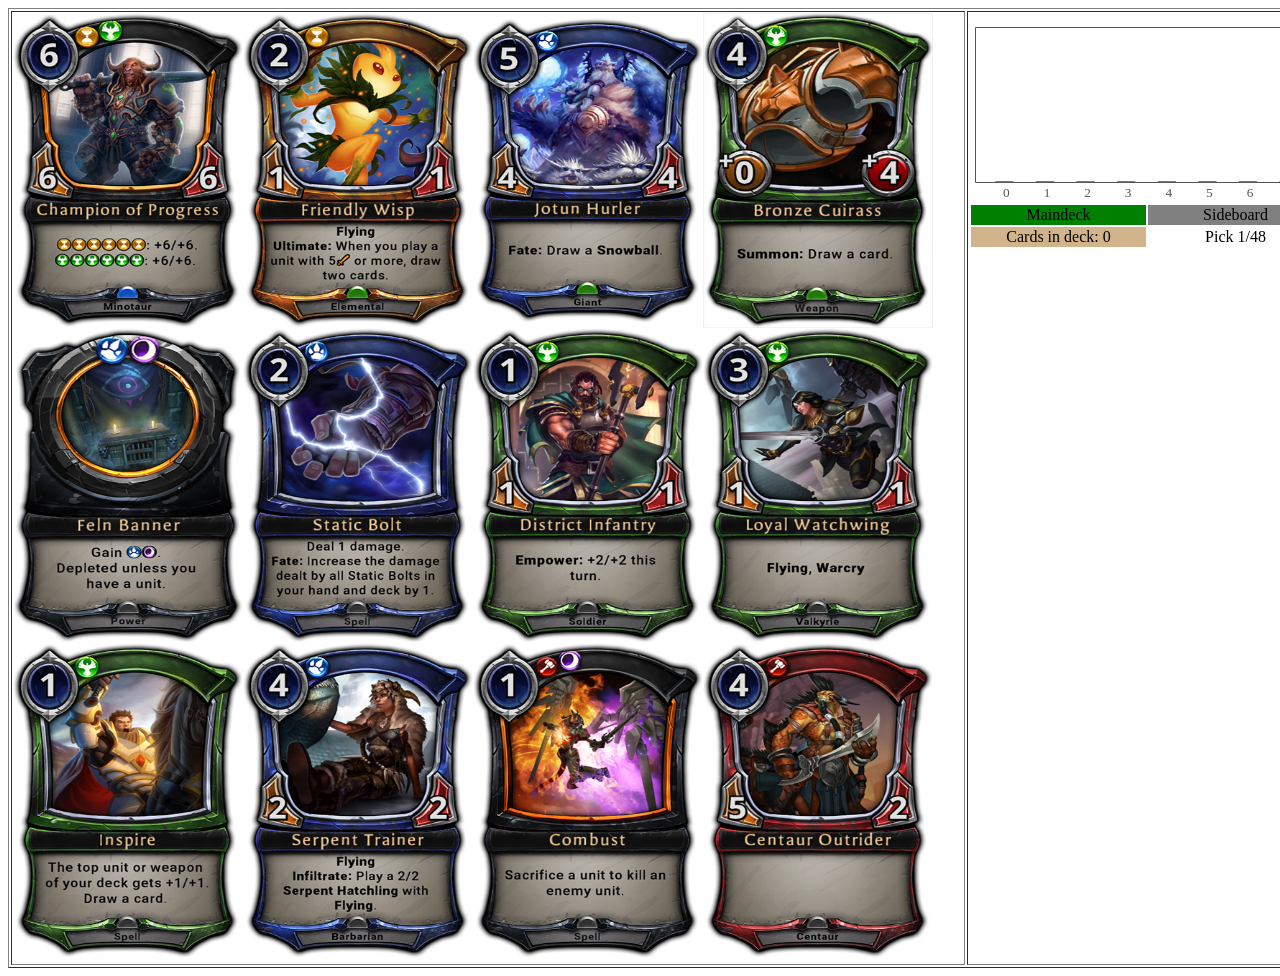
==== commit 9415653a: "Fixed Flotr2 library path" ====
--- a/demo.html
+++ b/demo.html
@@ -33,7 +33,7 @@
 	</body>
 </html>
 
-<script type="text/javascript" src="/limgen/eternal/Flotr2-master/flotr2.min.js"></script>
+<script type="text/javascript" src="flotr2.min.js"></script>
 <script type="text/javascript">
 
 	var storageArr = [
@@ -389,4 +389,4 @@
 	document.getElementById("pickNumber").innerHTML = "Pick " + pick + "/48";
 }
 
-</script>+</script>
